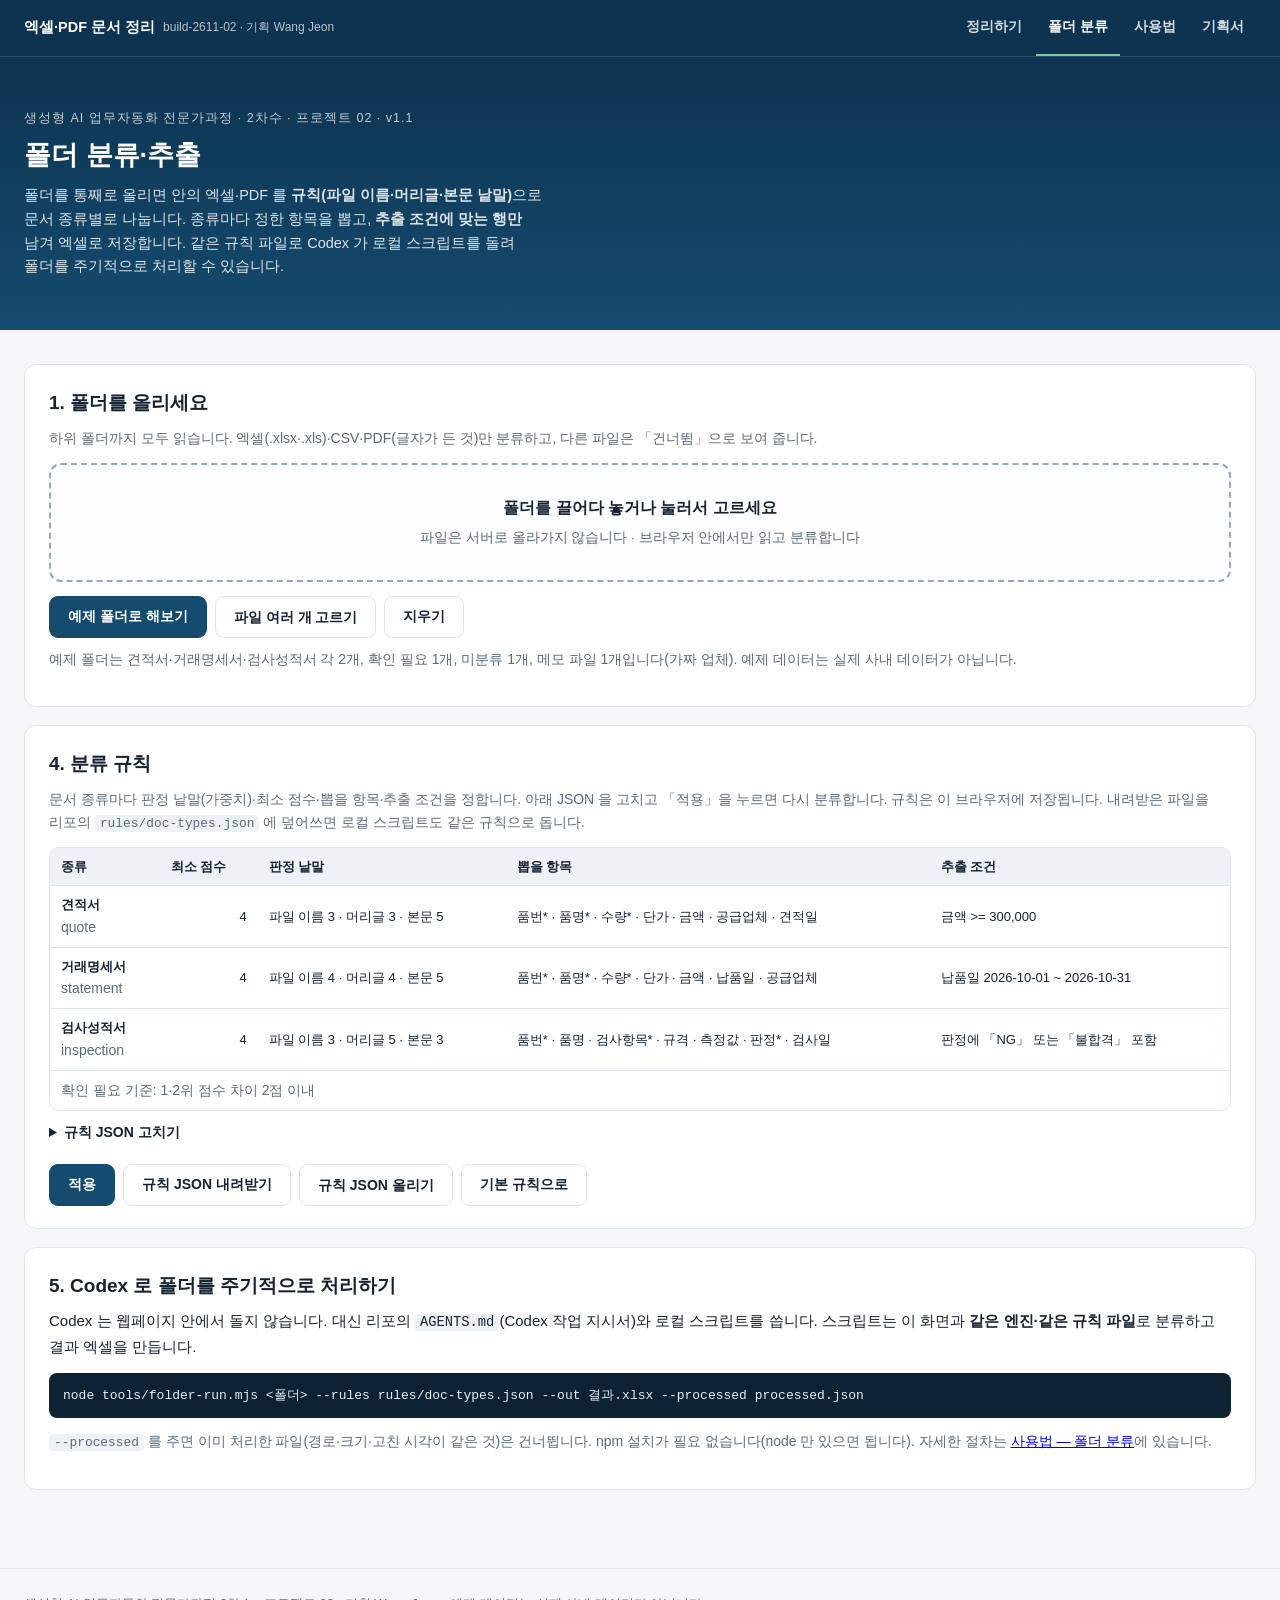
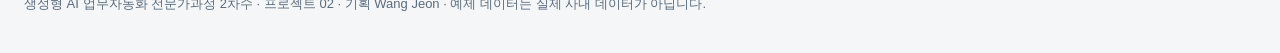
==== folder.html @ 03730f7c "build-2611-02 임시 배포 Co-Authored-By: Claude Opus 5.5 <noreply@anthropic.com>" ====
<!DOCTYPE html>
<html lang="ko">
<head>
<meta charset="UTF-8">
<meta name="viewport" content="width=device-width, initial-scale=1.0">
<title>폴더 분류·추출 — 엑셀·PDF 문서 정리</title>
<meta name="description" content="폴더를 통째로 올리면 안의 엑셀·PDF 를 규칙(파일 이름·머리글·본문 낱말)으로 문서 종류별로 나누고, 종류마다 정한 조건의 데이터를 뽑아 엑셀로 저장합니다. Codex 용 로컬 스크립트와 같은 규칙 파일을 씁니다.">
<link rel="icon" href="favicon.svg" type="image/svg+xml">
<link rel="canonical" href="https://build-2611-02.jobability.co.kr/folder.html">
<meta name="robots" content="index,follow">
<meta property="og:type" content="website">
<meta property="og:site_name" content="생성형 AI 업무자동화 전문가과정 · 2차수">
<meta property="og:url" content="https://build-2611-02.jobability.co.kr/folder.html">
<meta property="og:title" content="폴더 분류·추출 — 생성형 AI 업무자동화 전문가과정 2차수">
<meta property="og:description" content="폴더 안 엑셀·PDF 를 문서 종류별로 나누고, 조건에 맞는 데이터만 뽑아 엑셀로.">
<meta property="og:image" content="https://build-2611-02.jobability.co.kr/og-index.png">
<meta property="og:image:width" content="1200">
<meta property="og:image:height" content="630">
<meta property="og:locale" content="ko_KR">
<meta name="twitter:card" content="summary_large_image">
<link rel="stylesheet" href="css/style.css">
<link rel="stylesheet" href="css/app.css">
</head>
<body>

<nav class="topnav" aria-label="주요 메뉴">
  <div class="topnav-inner">
    <a class="topnav-brand" href="index.html">엑셀·PDF 문서 정리 <small>build-2611-02 · 기획 Wang Jeon</small></a>
    <ul class="topnav-links">
      <li><a href="index.html">정리하기</a></li>
      <li><a href="folder.html" class="active" aria-current="page">폴더 분류</a></li>
      <li><a href="guide.html">사용법</a></li>
      <li><a href="plan.html">기획서</a></li>
    </ul>
  </div>
</nav>

<header class="hero"><div class="wrap">
  <div class="eyebrow">생성형 AI 업무자동화 전문가과정 · 2차수 · 프로젝트 02 · v1.1</div>
  <h1>폴더 분류·추출</h1>
  <p>폴더를 통째로 올리면 안의 엑셀·PDF 를 <b>규칙(파일 이름·머리글·본문 낱말)</b>으로 문서 종류별로 나눕니다.
     종류마다 정한 항목을 뽑고, <b>추출 조건에 맞는 행만</b> 남겨 엑셀로 저장합니다.
     같은 규칙 파일로 Codex 가 로컬 스크립트를 돌려 폴더를 주기적으로 처리할 수 있습니다.</p>
</div></header>

<main><div class="wrap">

<section id="s-folder" class="card">
  <h2 style="margin-top:0">1. 폴더를 올리세요</h2>
  <p class="sub">하위 폴더까지 모두 읽습니다. 엑셀(.xlsx·.xls)·CSV·PDF(글자가 든 것)만 분류하고, 다른 파일은 「건너뜀」으로 보여 줍니다.</p>
  <label class="drop" id="fc-drop">
    <input type="file" id="fc-folder" webkitdirectory directory multiple>
    <b>폴더를 끌어다 놓거나 눌러서 고르세요</b>
    <span>파일은 서버로 올라가지 않습니다 · 브라우저 안에서만 읽고 분류합니다</span>
  </label>
  <div class="btnrow">
    <button class="btn primary" id="btn-fc-sample">예제 폴더로 해보기</button>
    <label class="btn" for="fc-files">파일 여러 개 고르기</label>
    <input type="file" id="fc-files" accept=".xlsx,.xls,.xlsm,.csv,.pdf" multiple>
    <button class="btn" id="btn-fc-clear">지우기</button>
  </div>
  <p class="sub" style="margin-top:10px">예제 폴더는 견적서·거래명세서·검사성적서 각 2개, 확인 필요 1개, 미분류 1개, 메모 파일 1개입니다(가짜 업체). 예제 데이터는 실제 사내 데이터가 아닙니다.</p>
  <div id="fc-status"></div>
</section>

<section id="s-groups" class="card" hidden>
  <h2 style="margin-top:0">2. 분류 결과</h2>
  <p class="sub">점수는 규칙 파일의 낱말이 파일 이름·머리글·본문에 있을 때마다 그 가중치를 더한 값입니다. 근거를 보고 틀리면 종류를 고르세요.
     최소 점수에 못 미치면 「미분류」, 1·2위 점수 차이가 기준 이내면 「확인 필요」입니다. 둘 다 사람이 고르기 전에는 뽑지 않습니다.</p>
  <div id="fc-stats"></div>
  <div id="fc-groups"></div>
</section>

<section id="s-extract" class="card" hidden>
  <h2 style="margin-top:0">3. 종류별 추출 결과</h2>
  <p class="sub">칸의 작은 표시는 값이 어디서 왔는지입니다 — 표시가 없는 값은 문서에 적힌 그대로입니다. 추출 조건에 맞지 않은 행은 사유와 함께 「뺀 행」에 남깁니다.</p>
  <div id="fc-extract"></div>
  <div class="btnrow">
    <button class="btn green" id="btn-fc-xlsx">엑셀로 내려받기(종류별 시트 + 분류표)</button>
  </div>
</section>

<section id="s-fc-rules" class="card">
  <h2 style="margin-top:0">4. 분류 규칙</h2>
  <p class="sub">문서 종류마다 판정 낱말(가중치)·최소 점수·뽑을 항목·추출 조건을 정합니다. 아래 JSON 을 고치고 「적용」을 누르면 다시 분류합니다.
     규칙은 이 브라우저에 저장됩니다. 내려받은 파일을 리포의 <code>rules/doc-types.json</code> 에 덮어쓰면 로컬 스크립트도 같은 규칙으로 돕니다.</p>
  <div class="tablewrap"><table>
    <thead><tr><th>종류</th><th>최소 점수</th><th>판정 낱말</th><th>뽑을 항목</th><th>추출 조건</th></tr></thead>
    <tbody id="fc-rules-sum"></tbody>
  </table></div>
  <details>
    <summary>규칙 JSON 고치기</summary>
    <textarea id="fc-rules-json" class="rules-json" rows="18" spellcheck="false" aria-label="분류 규칙 JSON"></textarea>
  </details>
  <div class="btnrow">
    <button class="btn primary" id="btn-fc-rules-apply">적용</button>
    <button class="btn" id="btn-fc-rules-dl">규칙 JSON 내려받기</button>
    <label class="btn" for="fc-rules-up">규칙 JSON 올리기</label>
    <input type="file" id="fc-rules-up" accept=".json,application/json">
    <button class="btn" id="btn-fc-rules-reset">기본 규칙으로</button>
  </div>
  <div id="fc-rules-status"></div>
</section>

<section id="s-codex" class="card">
  <h2 style="margin-top:0">5. Codex 로 폴더를 주기적으로 처리하기</h2>
  <p>Codex 는 웹페이지 안에서 돌지 않습니다. 대신 리포의 <code>AGENTS.md</code>(Codex 작업 지시서)와 로컬 스크립트를 씁니다.
     스크립트는 이 화면과 <b>같은 엔진·같은 규칙 파일</b>로 분류하고 결과 엑셀을 만듭니다.</p>
  <pre class="cmd">node tools/folder-run.mjs &lt;폴더&gt; --rules rules/doc-types.json --out 결과.xlsx --processed processed.json</pre>
  <p class="sub"><code>--processed</code> 를 주면 이미 처리한 파일(경로·크기·고친 시각이 같은 것)은 건너뜁니다. npm 설치가 필요 없습니다(node 만 있으면 됩니다).
     자세한 절차는 <a href="guide.html#folder">사용법 — 폴더 분류</a>에 있습니다.</p>
</section>

</div></main>

<footer><div class="wrap">
  생성형 AI 업무자동화 전문가과정 2차수 · 프로젝트 02 · 기획 Wang Jeon ·
  예제 데이터는 실제 사내 데이터가 아닙니다.
</div></footer>

<script src="lib/xlsx.full.min.js"></script>
<script src="js/engine.js"></script>
<script src="js/classify.js"></script>
<script src="js/folder.js"></script>
</body>
</html>
---- css/style.css ----
:root{
  --bg:#f4f6f8; --card:#fff; --ink:#152232; --sub:#5b6b7b; --line:#dde4ea;
  --brand:#154b6e; --brand-deep:#0d3350; --accent:#0b6e99;
  --ok:#0a6045; --warn:#7a4f00; --danger:#c8341f;
  --wrap:1320px; --pad:24px;
}
@media (max-width:640px){ :root{ --pad:16px; } }
*{box-sizing:border-box; margin:0; padding:0;}
html,body{background:var(--bg); color:var(--ink);
  font-family:"Pretendard","Apple SD Gothic Neo","Malgun Gothic",sans-serif;}
body{font-size:15px; line-height:1.65; word-break:keep-all; overflow-wrap:break-word;}

/* 상단 바는 고정 — 표를 아래로 훑는 동안에도 조작부가 보여야 한다.
   sticky 가 아니라 fixed 다: 조상에 overflow 가 걸리면 sticky 는 조용히 죽는다. */
.topnav{position:fixed; top:0; left:0; right:0; z-index:40;
  background:var(--brand-deep); border-bottom:1px solid rgba(255,255,255,.12);}
.topnav-inner{display:flex; align-items:center; justify-content:space-between;
  gap:20px; max-width:var(--wrap); margin:0 auto; padding:0 var(--pad); min-height:56px;}
.topnav-brand{display:flex; align-items:center; min-height:56px; color:#fff;
  font-weight:750; font-size:14.5px; text-decoration:none; white-space:nowrap;}
.topnav-brand small{font-weight:400; opacity:.7; font-size:12px; margin-left:8px;}
.topnav-links{display:flex; align-items:center; gap:2px; list-style:none; margin:0; padding:0;
  overflow-x:auto; scrollbar-width:none;}
.topnav-links::-webkit-scrollbar{display:none;}
.topnav-links a{display:flex; align-items:center; min-height:56px; padding:0 12px;
  color:rgba(255,255,255,.82); text-decoration:none; font-size:13.5px; font-weight:600;
  white-space:nowrap; border-bottom:2px solid transparent;}
.topnav-links a:hover{color:#fff;}
.topnav-links a.active{color:#fff; border-bottom-color:#7ec8a0;}
@media (max-width:860px){
  .topnav-inner{gap:10px; padding:0 14px; min-height:52px;}
  .topnav-brand{min-height:52px; font-size:13.5px;} .topnav-brand small{display:none;}
  .topnav-links a{min-height:52px; padding:0 9px; font-size:13px;}
}

.hero{background:linear-gradient(180deg,var(--brand-deep),var(--brand)); color:#fff;
  padding:52px 0 38px; margin-top:56px;}
@media (max-width:860px){ .hero{margin-top:52px; padding:38px 0 28px;} }
.hero .eyebrow{font-size:12.5px; letter-spacing:.08em; opacity:.75; margin-bottom:9px;}
.hero h1{font-size:27px; line-height:1.3; font-weight:750; margin-bottom:11px;}
.hero p{max-width:66ch; color:rgba(255,255,255,.86); font-size:14.5px;}
main{padding:34px 0 60px;}
.wrap{max-width:var(--wrap); margin:0 auto; padding:0 var(--pad);}

h2{font-size:19px; font-weight:700; margin:32px 0 8px;}
main > .wrap > :first-child{margin-top:0;}
p{margin:0 0 13px;} .sub{color:var(--sub); font-size:14px;}
code{font-family:ui-monospace,SFMono-Regular,Menlo,monospace; font-size:.92em;
  background:#eef2f6; border-radius:4px; padding:1px 5px;}

.card{background:var(--card); border:1px solid var(--line); border-radius:12px;
  padding:22px 24px; margin-bottom:18px;}
.drop{display:block; border:2px dashed #93a7bd; border-radius:12px; background:#fbfdff;
  padding:30px 20px; text-align:center; cursor:pointer; transition:border-color .15s,background .15s;}
.drop:hover,.drop.over{border-color:var(--accent); background:#f0f8fc;}
.drop b{display:block; font-size:15.5px; margin-bottom:5px;}
.drop span{color:var(--sub); font-size:13.5px;}
input[type=file]{display:none;}

.btn{display:inline-flex; align-items:center; justify-content:center; gap:6px;
  min-height:42px; padding:0 18px; border-radius:9px; border:1px solid var(--line);
  background:#fff; color:var(--ink); font-size:14px; font-weight:650; cursor:pointer;}
.btn:hover{border-color:#9fb2c4;}
.btn.primary{background:var(--brand); border-color:var(--brand); color:#fff;}
.btn.primary:hover{background:var(--brand-deep);}
.btn.green{background:var(--ok); border-color:var(--ok); color:#fff;}
.btn:disabled{opacity:.45; cursor:not-allowed;}
.btnrow{display:flex; flex-wrap:wrap; gap:8px; margin-top:14px;}

.note{border-left:4px solid var(--accent); background:#eef6fa; color:#0b3a4f;
  padding:13px 15px; border-radius:8px; font-size:14px; margin:14px 0;}
.warn{border-left:4px solid var(--danger); background:#fdeae7; color:#7a1a0c;
  padding:13px 15px; border-radius:8px; font-size:14px; margin:14px 0;}
.ok{border-left:4px solid var(--ok); background:#e9f6f0; color:#08422a;
  padding:13px 15px; border-radius:8px; font-size:14px; margin:14px 0;}

.tablewrap{overflow-x:auto; border:1px solid var(--line); border-radius:10px; background:#fff; max-height:70vh;}
table{border-collapse:collapse; width:100%; font-size:13px;}
th,td{border-bottom:1px solid var(--line); padding:8px 11px; text-align:left; white-space:nowrap;}
th{background:#eef2f6; font-weight:700; position:sticky; top:0; z-index:1;}
tr:last-child td{border-bottom:0;}
td.num{text-align:right; font-variant-numeric:tabular-nums;}
td.mono{font-family:ui-monospace,SFMono-Regular,Menlo,monospace;}
tr.flag td{background:#fdf3f1;}
/* 계산으로 채운 값은 문서에 적혀 있던 값과 **신뢰도가 다르다.**
   같은 모양으로 두면 사람이 구분하지 못한 채 그대로 믿게 된다. */
td .calc{display:inline-block; margin-left:5px; font-size:10.5px; font-weight:700;
  color:#0b3a4f; background:#dceaf3; border-radius:4px; padding:1px 5px; vertical-align:middle;}
.rev{color:var(--danger); font-weight:650; white-space:normal; min-width:240px;}

.filelist{margin:13px 0 0; padding:0; list-style:none; font-size:13.5px;}
.filelist li{padding:6px 0; border-bottom:1px solid var(--line); color:var(--sub);
  display:flex; justify-content:space-between; gap:10px;}
.filelist li:last-child{border-bottom:0;}
.stats{display:flex; flex-wrap:wrap; gap:10px; margin:14px 0 0;}
.stat{background:#eef2f6; border-radius:9px; padding:9px 14px; font-size:13.5px;}
.stat b{font-size:17px; display:block; font-variant-numeric:tabular-nums;}
footer{border-top:1px solid var(--line); padding:24px 0 40px; color:var(--sub); font-size:13px;}
---- css/app.css ----
/* 이 앱 전용 — 공통 style.css 뒤에 읽는다 */
h3{font-size:16px; font-weight:700; margin:24px 0 8px;}
.ctrl{display:flex; flex-wrap:wrap; align-items:center; gap:10px 14px; margin:12px 0; font-size:14px;}
.ctrl label{display:inline-flex; align-items:center; gap:6px;}
.ctrl input,.ctrl select,.form input,.form select,table input,table select{font:inherit; font-size:14px; padding:6px 8px; border:1px solid var(--line); border-radius:7px; background:#fff; max-width:100%;}
.ctrl input[type=number]{width:72px;}
.ctrl input[type=text]{min-width:0;}
.legend{display:flex; flex-wrap:wrap; gap:8px 14px; align-items:center; font-size:12.5px; color:var(--sub); margin:8px 0;}

.form{display:grid; grid-template-columns:repeat(auto-fill,minmax(200px,1fr)); gap:10px 12px; align-items:end; margin:12px 0;}
.form label{display:flex; flex-direction:column; gap:4px; font-size:13px; color:var(--sub); min-width:0;}
.form label.wide{grid-column:1/-1;}

/* 목표 열 */
.targets td input[type=text]{width:100%; min-width:120px;}
.targets td .x,.rules .x{border:0; background:none; color:var(--danger); cursor:pointer; font-size:13px; text-decoration:underline;}

/* 읽은 표 목록 */
.tables{list-style:none; display:grid; grid-template-columns:repeat(auto-fill,minmax(250px,1fr)); gap:8px;}
.tables button{width:100%; text-align:left; border:1px solid var(--line); border-radius:10px; background:#fff; padding:10px 12px; cursor:pointer; font:inherit; font-size:13.5px; color:var(--ink);}
.tables button:hover{border-color:var(--accent);}
.tables button.cur{border-color:var(--brand); box-shadow:0 0 0 2px #cfe2ee;}
.tables b{display:block; font-size:14px;}
.tables .meta{display:block; color:var(--sub); font-size:12.5px; margin-top:2px;}
.chip{display:inline-block; font-size:11.5px; font-weight:700; border-radius:20px; padding:1px 8px; margin-top:6px; background:#eef2f6; color:var(--sub);}
.chip.ok{background:#d6ecdf; color:var(--ok);} .chip.off{background:#f0f0f0; color:#888;} .chip.todo{background:#fbe7b5; color:var(--warn);}
.chip.ai{background:#ece4f7; color:#4a2e86;} .chip.hi{background:#d6ecdf; color:var(--ok);} .chip.mid{background:#fbe7b5; color:var(--warn);} .chip.lo{background:#fdeae7; color:#7a1a0c;}
.chip.saved{background:#dceaf3; color:#0b3a4f;}

/* 원본 미리보기 */
.preview{max-height:420px;}
.preview th.rn,.preview td.rn{position:sticky; left:0; background:#eef2f6; color:var(--sub); font-size:11.5px; text-align:right; z-index:2;}
.preview td{max-width:220px; overflow:hidden; text-overflow:ellipsis;}
.preview tr.hd td{background:#dceaf3; font-weight:700;}
.preview tr.skip td{color:#9aa6b2; text-decoration:line-through;}
.preview tr.above td{color:var(--sub); background:#fafbfc;}
.preview td.mf{background:#fff6dc;}
.preview tr.hd td.mf{background:#cfe0ec;}
.mf-chip,.mk{display:inline-block; font-size:10.5px; font-weight:700; border-radius:4px; padding:0 5px; vertical-align:middle;}
.mf-chip{background:#fbe7b5; color:var(--warn);}
.preview td.mf::after{content:'병'; margin-left:5px; font-size:10px; font-weight:700; color:var(--warn);}

/* 짝짓기 표 */
.maptable td{vertical-align:top; white-space:normal;}
.maptable td:first-child{white-space:nowrap; font-weight:700;}
.maptable td:first-child small{display:block; font-weight:400; color:var(--sub);}
.maptable select{min-width:190px;}
.maptable .const{display:block; margin-top:6px; width:100%;}
.maptable .why{font-size:12.5px; color:var(--sub); min-width:160px;}
.maptable .pv{font-size:12.5px; min-width:160px;}
.maptable tr.miss td{background:#fdf3f1;}
.maptable tr.by-ai td{background:#f6f2fb;}

/* 값 출처 표시 — 문서에 적힌 값은 표시 없음, 나머지는 신뢰도가 달라 구분한다 */
.mk.merge{background:#fbe7b5; color:var(--warn);} .mk.conv{background:#dceaf3; color:#0b3a4f;}
.mk.meta{background:#e3efe8; color:var(--ok);} .mk.ctx{background:#e3efe8; color:var(--ok);}
.mk.const{background:#ece4f7; color:#4a2e86;} .mk.calc{background:#f4d9d2; color:#7a1a0c;}
td .mk{margin-left:5px;}
#result-table{max-height:60vh;}

.rules{list-style:none; margin:8px 0 0;}
.rules li{display:flex; flex-wrap:wrap; justify-content:space-between; gap:6px 12px; padding:8px 0; border-bottom:1px solid var(--line); font-size:13.5px;}
.rules li:last-child{border-bottom:0;}
.rules .sub{font-size:12.5px; margin:0;}
.warn ul,.note ul{margin:6px 0 0 18px;}
.issues{max-height:260px; overflow:auto;}
details summary{cursor:pointer; font-weight:650; font-size:14px; margin:10px 0 6px;}

[hidden]{display:none !important;}

/* ===== v1.1 폴더 분류 ===== */
.fc-group{border:1px solid var(--line); border-radius:10px; padding:12px 14px; margin:14px 0;}
.fc-group h3{margin:0 0 8px;}
.fc-group h3 .sub{font-weight:400; font-size:13px; margin-left:6px;}
.fc-group[data-group=check]{border-color:#e7c66b; background:#fffbf0;}
.fc-group[data-group=none]{background:#fafbfc;}
.fc-files{list-style:none;}
.fc-file{display:grid; grid-template-columns:minmax(0,1.3fr) minmax(0,2fr) auto; gap:6px 14px; align-items:start;
  padding:9px 0; border-bottom:1px solid var(--line); font-size:13.5px;}
.fc-file:last-child{border-bottom:0;}
.fc-name{min-width:0;} .fc-name .chip{margin-top:0;}
.fc-dir{display:block; color:var(--sub); font-size:12px;}
.fc-why{min-width:0; font-size:12.5px; color:var(--ink);}
.fc-score{display:inline-block; font-weight:700; background:#eef2f6; border-radius:5px; padding:0 6px; margin-right:4px;}
.fc-pick select{font:inherit; font-size:13px; padding:5px 7px; border:1px solid var(--line); border-radius:7px; background:#fff; max-width:100%;}
@media (max-width:760px){ .fc-file{grid-template-columns:minmax(0,1fr);} }
.fc-ext{margin:18px 0 26px;}
.fc-ext h3{margin:0 0 4px;}
.fc-ext .stats{margin:6px 0 10px;}
.fc-table{max-height:50vh;}
.stat.bad{background:#fdeae7; color:#7a1a0c;}
td.wrapcell{white-space:normal; min-width:180px;}
.rules-json{display:block; width:100%; margin-top:8px; font-family:ui-monospace,SFMono-Regular,Menlo,monospace; font-size:12.5px;
  border:1px solid var(--line); border-radius:8px; padding:10px; background:#fbfcfd; resize:vertical;}
pre.cmd{background:#0d2233; color:#e6f0f7; border-radius:8px; padding:12px 14px; font-size:13px; overflow-x:auto; margin:8px 0 12px;
  white-space:pre-wrap; word-break:break-all;}
.lead-link{margin-top:12px;}
[hidden]{display:none !important;}
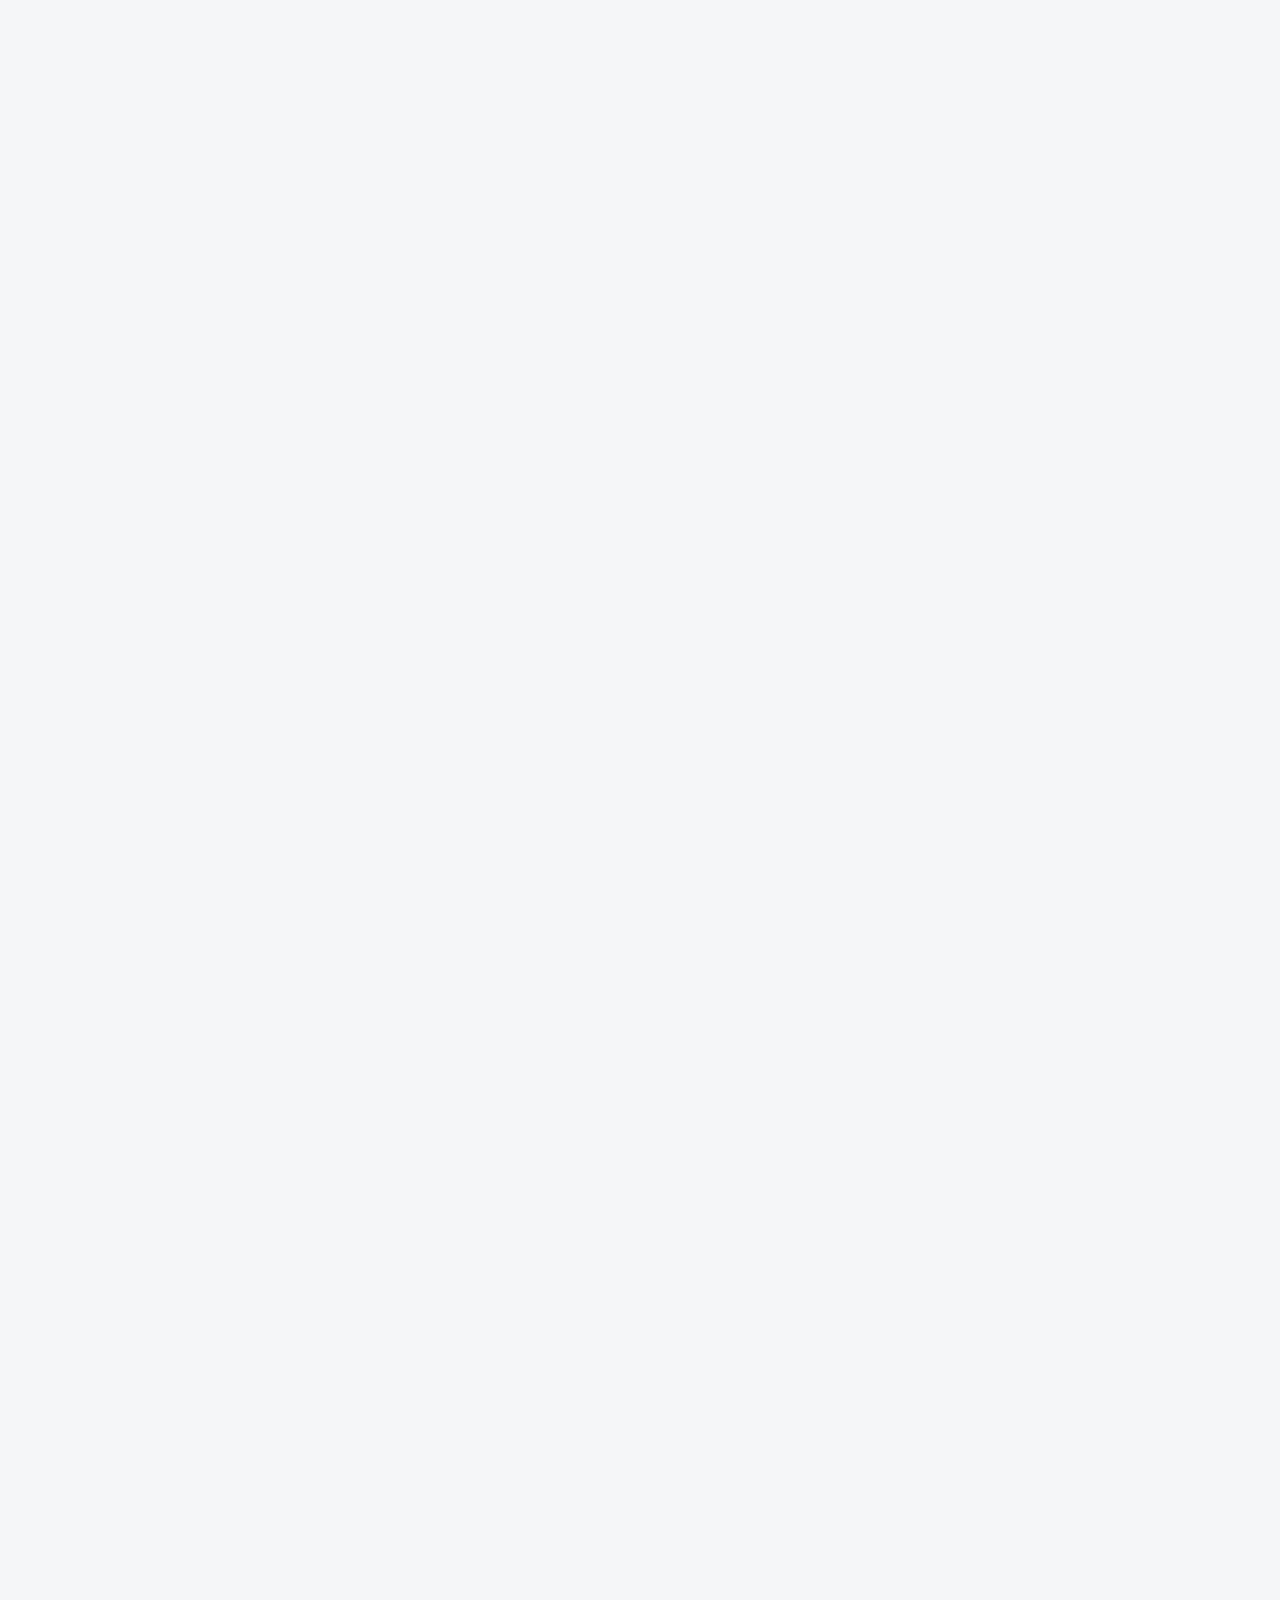
==== commit 400e3c1b: "마무리: 로그인 · 게시판 · 첫 화면(판 2026-11-13.1) · 개발 자료 전체 Co-Authored-By: Claude Fable 5.2 <noreply@anthropic" ====
--- a/folder.html
+++ b/folder.html
@@ -6,20 +6,26 @@
 <title>폴더 분류·추출 — 엑셀·PDF 문서 정리</title>
 <meta name="description" content="폴더를 통째로 올리면 안의 엑셀·PDF 를 규칙(파일 이름·머리글·본문 낱말)으로 문서 종류별로 나누고, 종류마다 정한 조건의 데이터를 뽑아 엑셀로 저장합니다. Codex 용 로컬 스크립트와 같은 규칙 파일을 씁니다.">
 <link rel="icon" href="favicon.svg" type="image/svg+xml">
-<link rel="canonical" href="https://build-2611-02.jobability.co.kr/folder.html">
+<link rel="canonical" href="https://aebonlee.github.io/build-2611-02/folder.html">
 <meta name="robots" content="index,follow">
 <meta property="og:type" content="website">
 <meta property="og:site_name" content="생성형 AI 업무자동화 전문가과정 · 2차수">
-<meta property="og:url" content="https://build-2611-02.jobability.co.kr/folder.html">
+<meta property="og:url" content="https://aebonlee.github.io/build-2611-02/folder.html">
 <meta property="og:title" content="폴더 분류·추출 — 생성형 AI 업무자동화 전문가과정 2차수">
 <meta property="og:description" content="폴더 안 엑셀·PDF 를 문서 종류별로 나누고, 조건에 맞는 데이터만 뽑아 엑셀로.">
-<meta property="og:image" content="https://build-2611-02.jobability.co.kr/og-index.png">
+<meta property="og:image" content="https://aebonlee.github.io/build-2611-02/og-index.png">
 <meta property="og:image:width" content="1200">
 <meta property="og:image:height" content="630">
 <meta property="og:locale" content="ko_KR">
 <meta name="twitter:card" content="summary_large_image">
 <link rel="stylesheet" href="css/style.css">
 <link rel="stylesheet" href="css/app.css">
+<!-- auth-kit: 로그인 전에는 도구 화면을 감춘다(js/auth.js 가 판정 뒤 푼다) -->
+<script>document.documentElement.classList.add('auth-lock')</script>
+<link rel="stylesheet" href="css/auth.css?v=2026-11-13.1">
+<link rel="stylesheet" href="css/board.css?v=2026-11-13.1">
+<link rel="stylesheet" href="css/kit-build.css?v=2026-11-13.1">
+<!-- /auth-kit -->
 </head>
 <body>
 
@@ -122,5 +128,12 @@
 <script src="js/engine.js"></script>
 <script src="js/classify.js"></script>
 <script src="js/folder.js"></script>
+<!-- auth-kit: 로그인 · 사용 신청 · 승인 · 게시판(키트 정본 data10-00/kit/auth, 적용 build-2611-00/tools/kit) -->
+<script src="vendor/supabase.js?v=2026-11-13.1"></script>
+<script src="js/auth-config.js?v=2026-11-13.1"></script>
+<script src="js/kit-build.js?v=2026-11-13.1"></script>
+<script src="js/board.js?v=2026-11-13.1"></script>
+<script src="js/auth.js?v=2026-11-13.1"></script>
+<!-- /auth-kit -->
 </body>
 </html>
--- a/css/auth.css
+++ b/css/auth.css
@@ -0,0 +1,571 @@
+/* data10 로그인 키트 — 정본: data10-00/kit/auth/css/auth.css (사본을 직접 고치지 말 것)
+   로그인 전 대문 · 사용 신청 · 승인 대기 · 구성원 관리 창. 클래스는 모두 ag- / auth- 로 시작해 도구 화면과 섞이지 않는다. */
+:root {
+  --ag-ink: #172334; --ag-sub: #55657a; --ag-line: #d6dee8; --ag-bg: #f3f6f9;
+  --ag-navy: #13274b; --ag-navy-2: #0c1b36; --ag-brand: #1f5fa8; --ag-brand-d: #174a84;
+  --ag-ok: #1b6e3a; --ag-ok-bg: #e5f3ea; --ag-err: #b3261e; --ag-err-bg: #fdecea; --ag-warn: #7a5200; --ag-warn-bg: #fff4d6;
+  --ag-accent: #a9c2e2;
+  --ag-pad: 20px;
+}
+@media (min-width: 640px) { :root { --ag-pad: 28px; } }
+@media (min-width: 1024px) { :root { --ag-pad: 40px; } }
+
+/* 로그인 전에는 도구 화면을 감춘다(자리는 그대로 — 그래프 폭 계산이 흔들리지 않게 visibility) */
+html.auth-lock body > *:not(#authGate) { visibility: hidden; }
+html.auth-lock body { overflow: hidden; }
+
+.ag {
+  position: fixed; inset: 0; z-index: 2000; overflow-y: auto; -webkit-overflow-scrolling: touch;
+  background: var(--ag-bg); color: var(--ag-ink);
+  font: 16px/1.65 Pretendard, 'Apple SD Gothic Neo', 'Malgun Gothic', 'Noto Sans KR', sans-serif;
+  word-break: keep-all; overflow-wrap: break-word;
+}
+.ag[hidden] { display: none; }
+.ag *, .ag *::before, .ag *::after, .ag-modal * { box-sizing: border-box; }
+
+.ag-wrap {
+  max-width: calc(1180px + 2 * var(--ag-pad)); margin: 0 auto; padding: 0 var(--ag-pad);
+  display: grid; grid-template-columns: minmax(0, 1fr); gap: 0;
+}
+.ag-hero {
+  background: linear-gradient(160deg, var(--ag-navy) 0%, var(--ag-navy-2) 100%); color: #fff;
+  margin: 0 calc(-1 * var(--ag-pad)); padding: 36px var(--ag-pad) 32px;
+}
+.ag-side { padding: 24px 0 8px; }
+@media (min-width: 960px) {
+  .ag { background: linear-gradient(90deg, var(--ag-navy-2) 0, var(--ag-navy-2) 50%, var(--ag-bg) 50%); }
+  .ag-wrap { grid-template-columns: minmax(0, 1fr) minmax(0, 1fr); min-height: calc(100vh - 48px); align-items: center; }
+  .ag-hero { margin: 0; padding: 56px 48px 56px 0; background: none; min-height: 100%; display: flex; flex-direction: column; justify-content: center; }
+  .ag-side { padding: 56px 0 56px 48px; }
+}
+.ag-eyebrow { margin: 0 0 10px; font-size: 13.5px; letter-spacing: .02em; color: var(--ag-accent); }
+.ag-hero h1 { margin: 0 0 14px; font-size: clamp(26px, 3.6vw, 38px); line-height: 1.3; color: #fff; font-weight: 800; }
+.ag-lead { margin: 0 0 24px; color: #d7e3f2; font-size: 16.5px; max-width: 640px; }
+.ag-feats { list-style: none; margin: 0 0 24px; padding: 0; display: grid; grid-template-columns: minmax(0, 1fr); gap: 10px; }
+@media (min-width: 640px) { .ag-feats { grid-template-columns: repeat(2, minmax(0, 1fr)); } }
+.ag-feats li { border: 1px solid rgba(255, 255, 255, .14); border-radius: 12px; padding: 14px 16px; background: rgba(255, 255, 255, .05); }
+.ag-feats b { display: block; color: #fff; font-size: 15.5px; margin-bottom: 4px; }
+.ag-feats span { display: block; color: #c4d3e6; font-size: 14px; line-height: 1.55; }
+.ag-flow-t { margin: 0 0 8px; font-size: 13.5px; color: #a9c2e2; }
+.ag-flow ol { list-style: none; margin: 0; padding: 0; display: flex; flex-wrap: wrap; gap: 8px; }
+.ag-flow li { display: inline-flex; align-items: center; gap: 8px; padding: 6px 12px 6px 6px; border-radius: 999px; background: rgba(255, 255, 255, .08); color: #e6eef8; font-size: 14px; }
+.ag-n { display: inline-grid; place-items: center; width: 24px; height: 24px; border-radius: 50%; background: #fff; color: var(--ag-navy); font-weight: 700; font-size: 13px; }
+
+.ag-card { background: #fff; border: 1px solid var(--ag-line); border-radius: 16px; padding: 26px 24px; box-shadow: 0 10px 30px rgba(15, 30, 55, .08); max-width: 460px; margin: 0 auto; }
+.ag-card h2 { margin: 6px 0 8px; font-size: 21px; color: var(--ag-ink); }
+.ag-card p { margin: 0 0 12px; }
+.ag-sub { color: var(--ag-sub); font-size: 14.5px; }
+.ag-tabs { display: flex; gap: 4px; padding: 4px; background: #eef2f6; border-radius: 10px; margin: 0 0 18px; }
+.ag-tabs button { flex: 1; border: 0; background: transparent; padding: 9px 10px; border-radius: 8px; font: inherit; font-weight: 600; color: var(--ag-sub); cursor: pointer; }
+.ag-tabs button[aria-selected="true"] { background: #fff; color: var(--ag-ink); box-shadow: 0 1px 3px rgba(0, 0, 0, .1); }
+.ag-form { display: grid; gap: 12px; }
+.ag-form label { display: grid; gap: 5px; font-size: 14px; font-weight: 600; color: var(--ag-ink); }
+.ag-form small { font-weight: 400; color: var(--ag-sub); }
+.ag-form input { font: inherit; font-size: 16px; font-weight: 400; padding: 10px 12px; border: 1px solid var(--ag-line); border-radius: 9px; background: #fff; color: var(--ag-ink); width: 100%; }
+.ag-form input::placeholder { color: #8a97a8; font-weight: 400; }
+.ag-form input:focus { outline: 2px solid var(--ag-brand); outline-offset: 1px; border-color: var(--ag-brand); }
+.ag-btn { font: inherit; font-weight: 700; display: inline-flex; align-items: center; justify-content: center; gap: 6px; min-height: 44px; padding: 8px 16px;
+  border-radius: 10px; border: 1px solid var(--ag-line); background: #fff; color: var(--ag-ink); cursor: pointer; width: 100%; }
+.ag-btn:hover { border-color: var(--ag-brand); }
+.ag-btn:disabled { opacity: .6; cursor: progress; }
+.ag-primary { background: var(--ag-brand); border-color: var(--ag-brand); color: #fff; }
+.ag-primary:hover { background: var(--ag-brand-d); }
+.ag-kakao { background: #fee500; border-color: #fee500; color: #191600; }
+.ag-or { display: flex; align-items: center; gap: 10px; color: var(--ag-sub); font-size: 13px; margin: 14px 0; }
+.ag-or::before, .ag-or::after { content: ''; flex: 1; height: 1px; background: var(--ag-line); }
+.ag-hint { margin: 14px 0 0 !important; color: var(--ag-sub); font-size: 13.5px; }
+.ag-msg { margin: 12px 0 0 !important; font-size: 14px; min-height: 1em; color: var(--ag-sub); }
+.ag-msg:empty { display: none; }
+.ag-msg.is-err { color: var(--ag-err); background: var(--ag-err-bg); padding: 8px 12px; border-radius: 8px; }
+.ag-msg.is-ok { color: var(--ag-ok); background: var(--ag-ok-bg); padding: 8px 12px; border-radius: 8px; }
+.ag-link { border: 0; background: none; color: var(--ag-sub); text-decoration: underline; font: inherit; font-size: 14px; cursor: pointer; margin-top: 14px; padding: 6px 0; }
+.ag-badge { display: inline-block; padding: 3px 10px; border-radius: 999px; background: var(--ag-warn-bg); color: var(--ag-warn); font-size: 13px; font-weight: 700; }
+.ag-badge.is-off { background: var(--ag-err-bg); color: var(--ag-err); }
+.ag-claim { margin-top: 16px; padding: 14px; border: 1px dashed var(--ag-line); border-radius: 10px; font-size: 14px; color: var(--ag-sub); }
+.ag-foot { text-align: center; color: var(--ag-sub); font-size: 13px; margin: 0; padding: 14px var(--ag-pad) 22px; }
+@media (min-width: 960px) { .ag-foot { color: #8fa3bd; text-align: left; max-width: calc(1180px + 2 * var(--ag-pad)); margin: 0 auto; } }
+
+/* 상단 바 계정 칩 */
+.auth-chip { display: flex; align-items: center; gap: 6px; margin-left: auto; flex-wrap: nowrap; font-size: 13.5px; }
+.auth-chip.is-float { position: fixed; top: 10px; right: 10px; z-index: 1500; background: #fff; border: 1px solid var(--ag-line); border-radius: 999px; padding: 4px 6px 4px 12px; }
+.auth-chip-name { max-width: 9em; overflow: hidden; text-overflow: ellipsis; white-space: nowrap; font-weight: 600; }
+.auth-chip-btn { font: inherit; font-size: 13px; border: 1px solid var(--ag-line); background: #fff; color: var(--ag-ink); border-radius: 8px; padding: 5px 10px; cursor: pointer; white-space: nowrap; display: inline-flex; align-items: center; gap: 4px; }
+.auth-chip-btn:hover { border-color: var(--ag-brand); color: var(--ag-brand); }
+.auth-chip-n { display: inline-grid; place-items: center; min-width: 18px; height: 18px; padding: 0 5px; border-radius: 9px; background: var(--ag-err); color: #fff; font-size: 11.5px; font-weight: 700; }
+.auth-chip-n[hidden] { display: none; }
+@media (max-width: 639px) { .auth-chip-name { display: none; } }
+
+/* 구성원 관리 창 */
+.ag-modal { position: fixed; inset: 0; z-index: 2100; background: rgba(10, 20, 35, .5); display: flex; align-items: flex-start; justify-content: center; padding: 24px 12px; overflow-y: auto;
+  font: 15px/1.6 Pretendard, 'Apple SD Gothic Neo', 'Malgun Gothic', sans-serif; color: var(--ag-ink); word-break: keep-all; overflow-wrap: break-word; }
+.ag-modal[hidden] { display: none; }
+.ag-panel { background: #fff; border-radius: 14px; width: 100%; max-width: 980px; padding: 20px 22px 24px; }
+.ag-panel-h { display: flex; align-items: center; justify-content: space-between; gap: 12px; }
+.ag-panel-h h2 { margin: 0; font-size: 20px; }
+.ag-x { border: 0; background: none; font-size: 26px; line-height: 1; cursor: pointer; color: var(--ag-sub); padding: 4px 8px; }
+.ag-panel .ag-tabs { max-width: 320px; margin: 12px 0; }
+.ag-tablewrap { overflow-x: auto; }
+.ag-table { width: 100%; border-collapse: collapse; font-size: 14.5px; }
+.ag-table th, .ag-table td { text-align: left; vertical-align: top; padding: 10px 8px; border-bottom: 1px solid var(--ag-line); }
+.ag-table th { background: #f1f4f8; font-size: 13.5px; white-space: nowrap; }
+.ag-table small { color: var(--ag-sub); }
+.ag-acts { display: flex; flex-wrap: wrap; gap: 6px; min-width: 150px; }
+.ag-btn.ag-sm { width: auto; min-height: 34px; padding: 4px 10px; font-size: 13.5px; }
+.ag-st { display: inline-block; padding: 1px 8px; border-radius: 999px; font-size: 12.5px; font-weight: 700; background: #eef2f6; color: var(--ag-sub); }
+.ag-st.is-pending { background: var(--ag-warn-bg); color: var(--ag-warn); }
+.ag-st.is-active { background: var(--ag-ok-bg); color: var(--ag-ok); }
+.ag-st.is-disabled { background: var(--ag-err-bg); color: var(--ag-err); }
+.ag-st.is-admin { background: #e6eef9; color: var(--ag-brand-d); }
+/* 밝은 테마(plan.json landing.theme = "light") — 바탕은 --ag-bg, 글자는 --ag-ink, 강조는 --ag-accent */
+.ag-light, .ag-light .ag-hero { background: var(--ag-bg); }
+@media (min-width: 960px) { .ag.ag-light { background: var(--ag-bg); } }
+.ag-light .ag-hero { color: var(--ag-ink); }
+.ag-light .ag-hero h1 { color: var(--ag-navy); font-size: clamp(30px, 4.2vw, 46px); line-height: 1.25; }
+.ag-light .ag-eyebrow { font-size: 16px; font-weight: 700; }
+.ag-light .ag-lead { color: var(--ag-sub); font-size: 17px; }
+.ag-light .ag-feats li { background: #fff; border-color: var(--ag-line); }
+.ag-light .ag-feats b { color: var(--ag-ink); }
+.ag-light .ag-feats span { color: var(--ag-sub); }
+.ag-light .ag-flow-t { color: var(--ag-sub); }
+.ag-light .ag-flow li { background: #fff; color: var(--ag-ink); border: 1px solid var(--ag-line); }
+.ag-light .ag-n { background: var(--ag-navy); color: #fff; }
+.ag-light .ag-primary { background: var(--ag-navy); border-color: var(--ag-navy); }
+.ag-light .ag-primary:hover { background: var(--ag-navy-2); }
+@media (min-width: 960px) { .ag-light .ag-foot { color: var(--ag-sub); } }
+/* 대문 그림(SVG) — 현장 데이터 → 관리도. 색은 currentColor 하나로(테마마다 .ag-art color 만 바꾼다) */
+.ag-hero { position: relative; overflow: hidden; }
+.ag-hero > :not(.ag-art) { position: relative; z-index: 1; }
+.ag-art { position: absolute; z-index: 0; pointer-events: none; color: #7fa6d6; opacity: .3;
+  right: -40px; top: 8px; width: min(560px, 78%); height: auto; }
+.ag-par { transition: transform .6s cubic-bezier(.2, .7, .2, 1); }
+.ag-line { fill: none; stroke: currentColor; stroke-width: 2.5; stroke-linecap: round; }
+.ag-ucl { stroke: currentColor; stroke-width: 1; stroke-dasharray: 5 6; opacity: .55; }
+.ag-lbl { fill: currentColor; font-size: 12px; opacity: .7; font-family: inherit; }
+.ag-pt { fill: var(--ag-navy-2); stroke: currentColor; stroke-width: 2; }
+.ag-ring { fill: none; stroke: currentColor; stroke-width: 2; transform-box: fill-box; transform-origin: center; opacity: 0; }
+@media (max-width: 639px) { .ag-art { width: 92%; right: -24px; top: 0; opacity: .28; } .ag-lbl { display: none; } }
+/* 데스크톱: 왼쪽 칸 맨 아래 띠(내용과 겹치지 않게 그만큼 아래 여백을 둔다) */
+@media (min-width: 960px) {
+  .ag-hero { padding-bottom: 210px; }
+  .ag-art { top: auto; bottom: 34px; left: 0; right: 32px; width: auto; max-width: 600px; opacity: .55; }
+}
+.ag-light .ag-art { color: var(--ag-navy); opacity: .26; }
+.ag-light .ag-pt { fill: var(--ag-bg); }
+
+/* 「이렇게 씁니다」 단계 — 차례로 밝아진다(그림의 점과 함께) */
+.ag-flow li { transition: background-color .35s, box-shadow .35s, color .35s; }
+.ag-flow li.is-on { background: rgba(255, 255, 255, .18); box-shadow: inset 0 0 0 1px rgba(255, 255, 255, .45); color: #fff; }
+.ag-light .ag-flow li.is-on { background: #fff; box-shadow: inset 0 0 0 1.5px var(--ag-navy); color: var(--ag-navy); }
+
+/* 효과 — .ag-fx 는 JS 가 처음 한 번만 붙인다(모션 최소화면 붙이지 않음). 효과가 없어도 모든 내용은 보인다. */
+@keyframes agDraw { to { stroke-dashoffset: 0; } }
+@keyframes agFade { from { opacity: 0; } }
+@keyframes agUp { from { opacity: 0; transform: translateY(12px); } }
+@keyframes agPop { from { opacity: 0; transform: scale(.4); } }
+@keyframes agPulse { 0% { opacity: .85; transform: scale(.6); } 100% { opacity: 0; transform: scale(2.2); } }
+.ag-fx .ag-line { stroke-dasharray: 1; stroke-dashoffset: 1; animation: agDraw 1.8s cubic-bezier(.4, 0, .2, 1) .2s forwards; }
+.ag-fx .ag-area { animation: agFade 1.2s ease 1s both; }
+.ag-fx .ag-pt { transform-box: fill-box; transform-origin: center; animation: agPop .45s cubic-bezier(.2, .9, .3, 1.4) var(--d, 1s) both; }
+.ag-fx .ag-eyebrow, .ag-fx .ag-hero h1, .ag-fx .ag-lead { animation: agUp .6s ease both; }
+.ag-fx .ag-hero h1 { animation-delay: .08s; } .ag-fx .ag-lead { animation-delay: .16s; }
+.ag-fx .ag-feats li { animation: agUp .55s ease both; }
+.ag-fx .ag-feats li:nth-child(1) { animation-delay: .28s; } .ag-fx .ag-feats li:nth-child(2) { animation-delay: .36s; }
+.ag-fx .ag-feats li:nth-child(3) { animation-delay: .44s; } .ag-fx .ag-feats li:nth-child(4) { animation-delay: .52s; }
+.ag-fx .ag-flow { animation: agUp .55s ease .62s both; }
+.ag-fx .ag-card { animation: agUp .6s ease .18s both; }
+.ag-ring { animation: agPulse 2.4s ease-out infinite; }
+.ag-feats li { transition: border-color .25s, background-color .25s; }
+.ag-feats li:hover { border-color: rgba(255, 255, 255, .32); background: rgba(255, 255, 255, .08); }
+.ag-light .ag-feats li:hover { border-color: var(--ag-navy); background: #fff; }
+
+/* ───────── 대문 사진 ───────── */
+.ag-sr { position: absolute !important; width: 1px; height: 1px; overflow: hidden; clip: rect(0 0 0 0); white-space: nowrap; }
+/* banner: 완성 그림을 위에 그대로(잘리지 않게), 아래에 기능 · 로그인 */
+.ag.ag-has-banner { background: var(--ag-bg); }
+.ag-banner { background: var(--ag-navy-2); display: flex; justify-content: center; }
+.ag-banner { cursor: pointer; }
+.ag-banner img { display: block; width: 100%; max-width: 1600px; height: auto; max-height: 72vh; object-fit: contain; }
+/* 데스크톱: 그림 아래로 로그인 카드가 첫 화면에 걸리게 높이를 줄인다 */
+@media (min-width: 960px) { .ag-banner img { max-height: 52vh; } }
+.ag-banner:focus-visible { outline: 3px solid var(--ag-brand); outline-offset: -3px; }
+.ag-wrap-banner { padding-top: 24px; padding-bottom: 8px; }
+.ag-has-banner .ag-hero-sub { background: none; color: var(--ag-ink); margin: 0; padding: 0 0 8px; }
+.ag-has-banner .ag-feats li { background: #fff; border-color: var(--ag-line); }
+.ag-has-banner .ag-feats b { color: var(--ag-ink); } .ag-has-banner .ag-feats span { color: var(--ag-sub); }
+.ag-has-banner .ag-flow-t { color: var(--ag-sub); }
+.ag-has-banner .ag-flow li { background: #fff; color: var(--ag-ink); border: 1px solid var(--ag-line); }
+.ag-has-banner .ag-flow li.is-on { box-shadow: inset 0 0 0 1.5px var(--ag-brand); color: var(--ag-brand-d); }
+.ag-has-banner .ag-n { background: var(--ag-navy); color: #fff; }
+@media (min-width: 960px) {
+  .ag-wrap-banner { min-height: 0; align-items: start; padding-top: 32px; }
+  .ag-has-banner .ag-hero-sub { padding: 8px 40px 24px 0; min-height: 0; }
+  .ag-has-banner .ag-side { padding: 8px 0 24px 40px; }
+  .ag-has-banner .ag-foot { color: var(--ag-sub); }
+}
+/* cover: 사진 위에 대표색을 덮는다(글자 대비를 위해 왼쪽을 더 짙게) */
+.ag-hero.ag-cover { background:
+  linear-gradient(100deg, color-mix(in srgb, var(--ag-navy-2) 94%, transparent) 0%, color-mix(in srgb, var(--ag-navy) 82%, transparent) 55%, color-mix(in srgb, var(--ag-navy) 45%, transparent) 100%),
+  var(--ag-photo) center / cover no-repeat, var(--ag-navy-2); }
+@media (min-width: 960px) {
+  .ag.ag-has-cover { background: linear-gradient(90deg, var(--ag-navy-2) 0, var(--ag-navy-2) 50%, var(--ag-bg) 50%); }
+  .ag-has-cover .ag-wrap { max-width: none; padding-left: 0; }
+  .ag-has-cover .ag-hero.ag-cover { margin: 0; padding: 56px 48px 56px max(var(--ag-pad), calc((100vw - 1180px) / 2)); min-height: 100vh; }
+}
+
+@media (prefers-reduced-motion: reduce) {
+  .ag *, .ag-modal * { transition: none !important; animation: none !important; }
+  .ag-ring { opacity: .6; }
+}
+
+/* ═════════ 홈페이지 모드(로그인 전) — hp-* ═════════
+   색은 과제마다 --ag-navy · --ag-navy-2 · --ag-brand · --ag-brand-d · --ag-accent 로 바뀐다(plan.json landing.colors). */
+.ag.ag-home { background: #fff; color: var(--ag-ink); scroll-behavior: smooth; }
+@media (min-width: 960px) { .ag.ag-home { background: #fff; } }
+.ag-home.hp-modal-open { overflow: hidden; }
+.hp { --hp-pad: var(--ag-pad); --hp-max: 1200px; --hp-soft: #f4f7fb; --hp-line: #e2e8f0; font-size: 16px; }
+.hp-in { max-width: calc(var(--hp-max) + 2 * var(--hp-pad)); margin: 0 auto; padding: 0 var(--hp-pad); }
+.hp a { color: inherit; }
+.hp h1, .hp h2, .hp h3 { margin: 0; letter-spacing: -0.01em; }
+.hp-ic { width: 24px; height: 24px; fill: none; stroke: currentColor; stroke-width: 1.7; stroke-linecap: round; stroke-linejoin: round; flex: none; }
+.hp-ic-s { width: 17px; height: 17px; fill: none; stroke: currentColor; stroke-width: 1.9; stroke-linecap: round; stroke-linejoin: round; flex: none; }
+
+/* 머리글 */
+.hp-nav { position: sticky; top: 0; z-index: 30; background: rgba(255, 255, 255, .92); backdrop-filter: saturate(1.4) blur(10px); border-bottom: 1px solid transparent; transition: border-color .2s, box-shadow .2s; }
+.hp-nav.is-scrolled { border-bottom-color: var(--hp-line); box-shadow: 0 6px 20px rgba(15, 30, 55, .06); }
+.hp-nav-in { display: flex; align-items: center; gap: 18px; min-height: 66px; }
+.hp-brand { display: flex; align-items: center; gap: 12px; text-decoration: none; min-width: 0; flex: 1 1 auto; }
+.hp-logo { height: 30px; width: auto; display: block; }
+.hp-wordmark { display: inline-flex; flex-direction: column; line-height: 1.05; font-weight: 800; font-size: 18px; color: var(--ag-navy); white-space: nowrap; }
+.hp-wordmark small { font-size: 10.5px; font-weight: 700; letter-spacing: .14em; color: var(--ag-sub); margin-top: 3px; }
+.hp-div { width: 1px; height: 26px; background: var(--hp-line); flex: none; }
+.hp-tool { display: inline-flex; align-items: center; gap: 9px; min-width: 0; }
+.hp-mark { display: inline-grid; place-items: center; width: 32px; height: 32px; border-radius: 9px; flex: none;
+  background: linear-gradient(135deg, var(--ag-brand), var(--ag-navy)); color: #fff; box-shadow: 0 4px 12px color-mix(in srgb, var(--ag-brand) 35%, transparent); }
+.hp-mark-ic { width: 18px; height: 18px; fill: none; stroke: currentColor; stroke-width: 2; stroke-linecap: round; stroke-linejoin: round; }
+.hp-tool-t { font-weight: 700; font-size: 15.5px; color: var(--ag-ink); white-space: nowrap; overflow: hidden; text-overflow: ellipsis; }
+.hp-links { display: none; gap: 4px; }
+.hp-links a { text-decoration: none; color: var(--ag-sub); font-weight: 600; font-size: 14.5px; padding: 8px 12px; border-radius: 8px; }
+.hp-links a:hover { color: var(--ag-ink); background: var(--hp-soft); }
+.hp-acts { display: flex; gap: 8px; flex: none; }
+@media (min-width: 1024px) { .hp-links { display: flex; } }
+@media (max-width: 639px) { .hp-wordmark small, .hp-div, .hp-tool-t { display: none; } .hp-acts .hp-ghost { display: none; } }
+
+/* 단추 */
+.hp-btn { font: inherit; font-weight: 700; font-size: 14.5px; display: inline-flex; align-items: center; justify-content: center; gap: 8px;
+  min-height: 42px; padding: 9px 18px; border-radius: 10px; border: 1px solid transparent; cursor: pointer; text-decoration: none; white-space: nowrap; transition: background-color .2s, border-color .2s, transform .15s, box-shadow .2s; }
+.hp-btn:focus-visible { outline: 3px solid color-mix(in srgb, var(--ag-brand) 45%, transparent); outline-offset: 2px; }
+.hp-lg { min-height: 50px; padding: 12px 24px; font-size: 16px; border-radius: 12px; }
+.hp-primary { background: var(--ag-brand); color: #fff; box-shadow: 0 6px 18px color-mix(in srgb, var(--ag-brand) 30%, transparent); }
+.hp-primary:hover { background: var(--ag-brand-d); transform: translateY(-1px); }
+.hp-ghost { background: transparent; color: var(--ag-ink); border-color: var(--hp-line); }
+.hp-ghost:hover { border-color: var(--ag-brand); color: var(--ag-brand-d); }
+.hp-line { background: rgba(255, 255, 255, .08); color: #fff; border-color: rgba(255, 255, 255, .45); }
+.hp-line:hover { background: rgba(255, 255, 255, .16); }
+
+/* 히어로 */
+.hp-hero { position: relative; overflow: hidden; color: #fff;
+  background: radial-gradient(1200px 520px at 85% 15%, color-mix(in srgb, var(--ag-brand) 55%, transparent), transparent 60%),
+              linear-gradient(160deg, var(--ag-navy) 0%, var(--ag-navy-2) 100%); }
+.hp-hero::after { content: ''; position: absolute; inset: 0; pointer-events: none; opacity: .18;
+  background-image: radial-gradient(rgba(255, 255, 255, .55) 1px, transparent 1.2px); background-size: 26px 26px;
+  -webkit-mask-image: linear-gradient(180deg, #000 0%, transparent 85%); mask-image: linear-gradient(180deg, #000 0%, transparent 85%); }
+.hp-cover { background: linear-gradient(100deg, color-mix(in srgb, var(--ag-navy-2) 95%, transparent) 0%, color-mix(in srgb, var(--ag-navy) 86%, transparent) 50%, color-mix(in srgb, var(--ag-navy) 55%, transparent) 100%), var(--hp-photo) center / cover no-repeat, var(--ag-navy-2); }
+.hp-hero-in { position: relative; z-index: 1; display: grid; grid-template-columns: minmax(0, 1fr); gap: 40px; padding-top: 56px; padding-bottom: 64px; align-items: center; }
+@media (min-width: 1024px) { .hp-hero-in { grid-template-columns: minmax(0, 1fr) minmax(0, 1.08fr); gap: 56px; padding-top: 84px; padding-bottom: 96px; min-height: min(78vh, 760px); } }
+.hp-eyebrow { display: inline-flex; align-items: center; gap: 8px; margin: 0 0 16px; font-size: 14px; font-weight: 700; letter-spacing: .02em; color: var(--ag-accent); }
+.hp-eyebrow::before { content: ''; width: 22px; height: 2px; background: currentColor; border-radius: 2px; }
+.hp-hero h1 { font-size: clamp(30px, 4.6vw, 54px); line-height: 1.18; font-weight: 800; color: #fff; }
+.hp-lead { margin: 18px 0 0; font-size: clamp(16px, 1.5vw, 18.5px); line-height: 1.7; color: rgba(255, 255, 255, .84); max-width: 640px; }
+.hp-cta-row { display: flex; flex-wrap: wrap; gap: 12px; margin-top: 30px; }
+.hp-trust-chips { list-style: none; padding: 0; margin: 26px 0 0; display: flex; flex-wrap: wrap; gap: 8px 18px; }
+.hp-trust-chips li { display: inline-flex; align-items: center; gap: 7px; font-size: 14px; color: rgba(255, 255, 255, .78); }
+.hp-hero-vis { position: relative; }
+.hp-frame { margin: 0; border-radius: 14px; overflow: hidden; background: #fff; box-shadow: 0 30px 70px rgba(5, 12, 30, .45), 0 0 0 1px rgba(255, 255, 255, .12); }
+.hp-frame-bar { display: flex; align-items: center; gap: 6px; height: 34px; padding: 0 14px; background: #eef2f7; border-bottom: 1px solid #dfe5ee; }
+.hp-frame-bar i { width: 10px; height: 10px; border-radius: 50%; background: #cfd7e2; }
+.hp-frame-bar i:nth-child(1) { background: #ff6159; } .hp-frame-bar i:nth-child(2) { background: #ffbd2e; } .hp-frame-bar i:nth-child(3) { background: #28c941; }
+.hp-frame-bar span { margin-left: 10px; font-size: 12px; color: #6b7a8c; background: #fff; border-radius: 6px; padding: 2px 10px; overflow: hidden; text-overflow: ellipsis; white-space: nowrap; }
+.hp-frame img { display: block; width: 100%; height: auto; max-height: 520px; object-fit: cover; object-position: top left; }
+.hp-photo { margin: 0; border-radius: 18px; overflow: hidden; box-shadow: 0 30px 70px rgba(5, 12, 30, .45), 0 0 0 1px rgba(255, 255, 255, .12); aspect-ratio: 16 / 10; }
+.hp-photo img { width: 100%; height: 100%; object-fit: cover; display: block; }
+.hp-art { color: color-mix(in srgb, var(--ag-accent) 70%, #fff); opacity: .9; }
+.hp-art .ag-art { position: static; width: 100%; opacity: 1; }
+.hp-float { position: absolute; display: flex; align-items: center; gap: 10px; padding: 11px 16px; border-radius: 12px; background: #fff; color: var(--ag-ink);
+  font-weight: 700; font-size: 14px; box-shadow: 0 14px 34px rgba(5, 12, 30, .28); max-width: 260px; }
+.hp-float .hp-ic { color: var(--ag-brand); width: 22px; height: 22px; }
+.hp-float-1 { left: -18px; bottom: 28px; } .hp-float-2 { right: -14px; top: -16px; }
+@media (max-width: 1023px) { .hp-float { display: none; } }
+
+/* 배너(완성 그림) */
+.hp-banner { background: var(--ag-navy-2); }
+.hp-banner-btn { display: block; width: 100%; padding: 0; border: 0; background: none; cursor: pointer; }
+.hp-banner img { display: block; width: 100%; max-width: 1680px; margin: 0 auto; height: auto; max-height: 78vh; object-fit: contain; }
+.hp-intro { background: linear-gradient(160deg, var(--ag-navy) 0%, var(--ag-navy-2) 100%); color: #fff; }
+.hp-intro-in { display: flex; flex-wrap: wrap; align-items: center; justify-content: space-between; gap: 18px 40px; padding-top: 34px; padding-bottom: 80px; }   /* 아래 목표 카드가 40px 겹쳐 올라오므로 여백을 넉넉히 */
+.hp-intro .hp-cta-row { margin-top: 0; }
+.hp-h1s { font-size: clamp(22px, 2.6vw, 30px); line-height: 1.3; font-weight: 800; color: #fff; }
+.hp-intro .hp-lead { margin-top: 8px; font-size: 16px; }
+
+/* 섹션 */
+.hp-sec { padding: 72px 0; }
+@media (min-width: 1024px) { .hp-sec { padding: 96px 0; } }
+.hp-alt { background: var(--hp-soft); }
+.hp-head { max-width: 720px; margin: 0 0 40px; }
+.hp-kicker { margin: 0 0 10px; font-size: 13.5px; font-weight: 800; letter-spacing: .12em; color: var(--ag-brand); }
+.hp-head h2 { font-size: clamp(25px, 3vw, 36px); line-height: 1.25; font-weight: 800; color: var(--ag-ink); }
+.hp-goals { padding: 0; margin-top: -40px; position: relative; z-index: 2; }
+.hp-goal-grid { display: grid; grid-template-columns: minmax(0, 1fr); gap: 14px; }
+@media (min-width: 768px) { .hp-goal-grid { grid-template-columns: repeat(3, minmax(0, 1fr)); } }
+.hp-goal { background: #fff; border: 1px solid var(--hp-line); border-radius: 16px; padding: 22px 22px 20px; box-shadow: 0 14px 36px rgba(15, 30, 55, .08); }
+.hp-goal-n { display: inline-block; font-weight: 800; font-size: 13px; color: var(--ag-brand); letter-spacing: .08em; margin-bottom: 8px; }
+.hp-goal p { margin: 0; font-size: 15.5px; line-height: 1.6; color: var(--ag-ink); }
+.hp-feat-grid { display: grid; grid-template-columns: minmax(0, 1fr); gap: 16px; }
+@media (min-width: 640px) { .hp-feat-grid { grid-template-columns: repeat(2, minmax(0, 1fr)); } }
+@media (min-width: 1024px) { .hp-feat-grid { grid-template-columns: repeat(3, minmax(0, 1fr)); gap: 20px; } }
+.hp-feat { border: 1px solid var(--hp-line); border-radius: 16px; padding: 26px 24px; background: #fff; transition: border-color .2s, box-shadow .2s, transform .2s; }
+.hp-feat:hover { border-color: color-mix(in srgb, var(--ag-brand) 40%, var(--hp-line)); box-shadow: 0 16px 34px rgba(15, 30, 55, .08); transform: translateY(-2px); }
+.hp-feat-ic { display: inline-grid; place-items: center; width: 46px; height: 46px; border-radius: 12px; margin-bottom: 16px;
+  background: color-mix(in srgb, var(--ag-brand) 11%, #fff); color: var(--ag-brand); }
+.hp-feat h3 { font-size: 18px; font-weight: 800; color: var(--ag-ink); margin-bottom: 8px; }
+.hp-feat p { margin: 0; font-size: 15px; line-height: 1.65; color: var(--ag-sub); }
+.hp-steps { list-style: none; margin: 0; padding: 0; display: grid; grid-template-columns: minmax(0, 1fr); gap: 14px; counter-reset: st; }
+@media (min-width: 768px) { .hp-steps { grid-template-columns: repeat(auto-fit, minmax(170px, 1fr)); } }
+.hp-step { position: relative; background: #fff; border: 1px solid var(--hp-line); border-radius: 16px; padding: 22px 20px; transition: border-color .35s, box-shadow .35s; }
+.hp-step.is-on { border-color: var(--ag-brand); box-shadow: 0 0 0 3px color-mix(in srgb, var(--ag-brand) 16%, transparent); }
+.hp-step-n { display: inline-grid; place-items: center; width: 34px; height: 34px; border-radius: 50%; background: var(--ag-navy); color: #fff; font-weight: 800; margin-bottom: 14px; }
+.hp-step.is-on .hp-step-n { background: var(--ag-brand); }
+.hp-step h3 { font-size: 16.5px; font-weight: 800; color: var(--ag-ink); margin-bottom: 6px; }
+.hp-step p { margin: 0; font-size: 14.5px; line-height: 1.6; color: var(--ag-sub); }
+.hp-screen .hp-frame { box-shadow: 0 30px 70px rgba(15, 30, 55, .16), 0 0 0 1px var(--hp-line); }
+.hp-screen .hp-frame img { max-height: none; }
+.hp-cap { margin: 12px 0 0; text-align: center; font-size: 13.5px; color: var(--ag-sub); }
+.hp-trust { display: grid; grid-template-columns: minmax(0, 1fr); gap: 16px; }
+@media (min-width: 768px) { .hp-trust { grid-template-columns: repeat(3, minmax(0, 1fr)); } }
+.hp-tr { background: #fff; border-radius: 16px; padding: 26px 24px; border: 1px solid var(--hp-line); }
+.hp-tr > .hp-ic { color: var(--ag-brand); width: 30px; height: 30px; margin-bottom: 14px; }
+.hp-tr h3 { font-size: 17.5px; font-weight: 800; color: var(--ag-ink); margin-bottom: 8px; }
+.hp-tr p { margin: 0; font-size: 15px; line-height: 1.65; color: var(--ag-sub); }
+.hp-band { background: linear-gradient(120deg, var(--ag-navy) 0%, var(--ag-brand) 100%); color: #fff; }
+.hp-band-in { display: flex; flex-wrap: wrap; align-items: center; justify-content: space-between; gap: 18px 40px; padding-top: 56px; padding-bottom: 56px; }
+.hp-band h2 { font-size: clamp(22px, 2.6vw, 30px); font-weight: 800; color: #fff; }
+.hp-band p { margin: 8px 0 0; color: rgba(255, 255, 255, .82); }
+.hp-band .hp-cta-row { margin-top: 0; }
+.hp-onband { background: #fff; color: var(--ag-navy); }
+.hp-onband:hover { transform: translateY(-1px); }
+.hp-line-band { background: transparent; color: #fff; border-color: rgba(255, 255, 255, .6); }
+.hp-foot { background: var(--ag-navy-2); color: rgba(255, 255, 255, .72); font-size: 14px; }
+.hp-foot-in { padding-top: 34px; padding-bottom: 38px; display: grid; gap: 6px; }
+.hp-foot-brand { display: flex; flex-wrap: wrap; gap: 6px 12px; align-items: baseline; color: #fff; }
+.hp-foot-brand b { font-size: 16px; }
+.hp-foot p { margin: 0; } .hp-foot a { color: #fff; }
+.hp-foot-s { font-size: 13px; color: rgba(255, 255, 255, .55); }
+
+/* 로그인 창 */
+.hp-modal { position: fixed; inset: 0; z-index: 60; background: rgba(8, 16, 32, .55); backdrop-filter: blur(3px); display: flex; align-items: center; justify-content: center; padding: 18px; overflow-y: auto; }
+.hp-modal[hidden] { display: none; }
+.hp-dialog { position: relative; width: 100%; max-width: 440px; margin: auto; }
+.hp-dialog .ag-card { margin: 0; max-width: none; box-shadow: 0 30px 80px rgba(5, 12, 30, .35); }
+.hp-x { position: absolute; top: 10px; right: 12px; z-index: 2; border: 0; background: none; font-size: 26px; line-height: 1; color: var(--ag-sub); cursor: pointer; padding: 6px 8px; border-radius: 8px; }
+.hp-x:hover { background: var(--hp-soft, #f1f4f8); color: var(--ag-ink); }
+.hp-dialog .ag-tabs { margin-right: 34px; }
+
+/* 밝은 테마(light) — 히어로를 크림 · 남색으로 */
+.ag-light .hp-hero { background: radial-gradient(1000px 480px at 85% 10%, color-mix(in srgb, var(--ag-accent) 12%, transparent), transparent 60%), var(--ag-bg); color: var(--ag-ink); }
+.ag-light .hp-hero::after { opacity: .5; background-image: radial-gradient(color-mix(in srgb, var(--ag-navy) 18%, transparent) 1px, transparent 1.2px); }
+.ag-light .hp-hero h1 { color: var(--ag-navy); }
+.ag-light .hp-lead, .ag-light .hp-trust-chips li { color: var(--ag-sub); }
+.ag-light .hp-line { color: var(--ag-navy); border-color: color-mix(in srgb, var(--ag-navy) 35%, transparent); background: transparent; }
+.ag-light .hp-primary { background: var(--ag-navy); box-shadow: 0 6px 18px color-mix(in srgb, var(--ag-navy) 25%, transparent); }
+.ag-light .hp-primary:hover { background: var(--ag-navy-2); }
+.ag-light .hp-frame, .ag-light .hp-photo { box-shadow: 0 30px 70px rgba(40, 30, 20, .18), 0 0 0 1px var(--hp-line); }
+
+/* 떠오르기 — JS 가 hp-anim 을 붙였을 때만 숨긴다(효과가 꺼져도 내용은 보인다) */
+.hp-anim .hp-rv { opacity: 0; transform: translateY(18px); transition: opacity .7s ease, transform .7s cubic-bezier(.2, .7, .2, 1); }
+.hp-anim .hp-rv.is-in { opacity: 1; transform: none; }
+@media (prefers-reduced-motion: reduce) { .hp-anim .hp-rv { opacity: 1; transform: none; transition: none; } .ag-home { scroll-behavior: auto; } }
+
+/* ═════════ 도구 화면 틀(로그인 뒤) — kit-shell ═════════
+   앱 원본 CSS 는 그대로 두고 #nav · .side/.sidebar · .topbar 를 덮는다. 두 갈래:
+   kit-a = .side + #nav a > .no · .t · .s(12개) / kit-b = .sidebar + .side-nav a > svg · span(03 · 07 · 08) */
+.kit-ic { width: 18px; height: 18px; fill: none; stroke: currentColor; stroke-width: 1.8; stroke-linecap: round; stroke-linejoin: round; flex: none; }
+
+/* 왼쪽 메뉴 — 회사 남색 */
+.kit-shell .side, .kit-shell .sidebar { background: linear-gradient(180deg, var(--ag-navy) 0%, var(--ag-navy-2) 100%) !important; color: #e8eef7; }
+.kit-shell #nav { display: flex; flex-direction: column; gap: 2px; }
+.kit-shell #nav a { color: rgba(232, 238, 247, .82) !important; border-radius: 10px; text-decoration: none; transition: background-color .15s, color .15s; }
+.kit-shell #nav a:hover { background: rgba(255, 255, 255, .07) !important; color: #fff !important; }
+.kit-shell #nav a[aria-current="page"] { background: color-mix(in srgb, var(--ag-brand) 70%, transparent) !important; color: #fff !important; box-shadow: inset 3px 0 0 var(--ag-accent); }
+.kit-shell.kit-page-on #nav a[aria-current="page"] { background: transparent !important; box-shadow: none; color: rgba(232, 238, 247, .82) !important; }
+/* kit-a: 번호 배지 · 제목 · 설명(설명은 지금 보는 메뉴에만) */
+.kit-a #nav a { display: grid !important; grid-template-columns: 28px minmax(0, 1fr); column-gap: 11px; align-items: center; padding: 9px 12px !important; min-height: 44px; }
+.kit-a #nav a .no { grid-row: 1 / span 2; width: 28px; height: 28px; border-radius: 8px; display: grid !important; place-items: center; font-size: 12px; font-weight: 800;
+  background: rgba(255, 255, 255, .09); color: #fff !important; margin: 0 !important; }
+.kit-a #nav a .t { font-size: 14.5px !important; font-weight: 700 !important; line-height: 1.3; color: inherit !important; }
+.kit-a #nav a .s { display: none !important; font-size: 12px !important; line-height: 1.4; color: rgba(232, 238, 247, .68) !important; margin-top: 2px; }
+.kit-a #nav a[aria-current="page"] .s { display: block !important; color: rgba(255, 255, 255, .8) !important; }
+.kit-a #nav a[aria-current="page"] .no { background: var(--ag-accent); color: var(--ag-navy-2) !important; }
+.kit-a.kit-page-on #nav a[aria-current="page"] .s { display: none !important; }
+.kit-a.kit-page-on #nav a[aria-current="page"] .no { background: rgba(255, 255, 255, .09); color: #fff !important; }
+/* kit-b: 아이콘 · 제목 */
+.kit-b #nav a { display: flex !important; align-items: center; gap: 11px; padding: 10px 12px !important; min-height: 42px; font-size: 14.5px; font-weight: 600; }
+.kit-b #nav a svg { width: 19px; height: 19px; opacity: .9; }
+
+/* 「도움 · 관리」 묶음 */
+.kit-nav { display: flex; flex-direction: column; gap: 2px; margin-top: 14px; padding-top: 12px; border-top: 1px solid rgba(255, 255, 255, .1); }
+.kit-nav-t { margin: 0 0 4px; padding: 0 12px; font-size: 11.5px; font-weight: 700; letter-spacing: .1em; color: rgba(232, 238, 247, .5); }
+.kit-nav a { display: flex; align-items: center; gap: 11px; padding: 9px 12px; min-height: 40px; border-radius: 10px; color: rgba(232, 238, 247, .82); text-decoration: none; font-size: 14px; font-weight: 600; }
+.kit-nav a:hover { background: rgba(255, 255, 255, .07); color: #fff; }
+.kit-nav a[aria-current="page"] { background: color-mix(in srgb, var(--ag-brand) 70%, transparent); color: #fff; box-shadow: inset 3px 0 0 var(--ag-accent); }
+.kit-nav .auth-chip-n { margin-left: auto; }
+
+/* 위쪽 줄 — 사용 방법 · 관리 · 사용자 메뉴 */
+.kit-shell .topbar { gap: 12px; }
+.kit-shell .top-user { display: none !important; }   /* 앱에 박혀 있던 고정 사용자 표시 → 실제 로그인 사용자로 대신 */
+.kit-shell .auth-chip { gap: 4px; margin-left: auto; }
+.auth-chip-link { display: inline-flex; align-items: center; gap: 6px; padding: 7px 11px; border-radius: 9px; color: var(--ag-sub); text-decoration: none; font-size: 14px; font-weight: 600; white-space: nowrap; }
+.auth-chip-link:hover { background: #eef2f7; color: var(--ag-ink); }
+.auth-chip-link[aria-current="page"] { color: var(--ag-brand-d); background: color-mix(in srgb, var(--ag-brand) 10%, #fff); }
+.auth-user { position: relative; margin-left: 4px; }
+.auth-user-btn { display: inline-flex; align-items: center; gap: 9px; padding: 4px 8px 4px 4px; border: 1px solid #e2e8f0; border-radius: 999px; background: #fff; cursor: pointer; font: inherit; color: var(--ag-ink); }
+.auth-user-btn:hover { border-color: var(--ag-brand); }
+.auth-av { display: inline-grid; place-items: center; width: 32px; height: 32px; border-radius: 50%; background: linear-gradient(135deg, var(--ag-brand), var(--ag-navy)); color: #fff; font-size: 12.5px; font-weight: 800; flex: none; }
+.auth-user-t { display: flex; flex-direction: column; line-height: 1.2; text-align: left; max-width: 11em; }
+.auth-user-t b { font-size: 13.5px; overflow: hidden; text-overflow: ellipsis; white-space: nowrap; }
+.auth-user-t small { font-size: 11.5px; color: var(--ag-sub); overflow: hidden; text-overflow: ellipsis; white-space: nowrap; }
+.auth-caret { width: 16px; height: 16px; fill: none; stroke: currentColor; stroke-width: 2; color: var(--ag-sub); }
+.auth-menu { position: absolute; right: 0; top: calc(100% + 8px); z-index: 1600; min-width: 230px; background: #fff; border: 1px solid #e2e8f0; border-radius: 12px; padding: 6px; box-shadow: 0 18px 44px rgba(15, 30, 55, .16); }
+.auth-menu[hidden] { display: none; }
+.auth-menu-h { margin: 4px 10px 6px; font-size: 12.5px; color: var(--ag-sub); overflow: hidden; text-overflow: ellipsis; white-space: nowrap; }
+.auth-menu a, .auth-menu button { display: flex; align-items: center; gap: 10px; width: 100%; padding: 9px 10px; border: 0; background: none; border-radius: 8px; font: inherit; font-size: 14px; color: var(--ag-ink); text-decoration: none; cursor: pointer; text-align: left; }
+.auth-menu a:hover, .auth-menu button:hover { background: #f1f5f9; }
+.auth-menu .kit-ic { color: var(--ag-sub); }
+@media (max-width: 899px) { .auth-chip-link span, .auth-user-t, .auth-caret { display: none; } .auth-chip-link { padding: 7px; } .auth-user-btn { padding: 2px; } }
+
+/* 키트 페이지(사용 방법 · 내 정보 · 관리) */
+.kit-page[hidden] { display: none !important; }
+.kp { max-width: 1100px; color: var(--ag-ink); }
+.kp-head { margin: 4px 0 22px; }
+.kp-kicker { margin: 0 0 6px; font-size: 13px; font-weight: 800; letter-spacing: .1em; color: var(--ag-brand); }
+.kp-head h1 { margin: 0; font-size: clamp(22px, 2.6vw, 28px); line-height: 1.3; color: var(--ag-ink); }
+.kp-sub { margin: 8px 0 0; color: var(--ag-sub); font-size: 15px; max-width: 760px; }
+.kp-toc { display: flex; flex-wrap: wrap; gap: 6px; margin: 0 0 18px; align-items: center; }
+.kp-toc a { padding: 6px 12px; border-radius: 999px; background: #fff; border: 1px solid #e2e8f0; color: var(--ag-ink); text-decoration: none; font-size: 13.5px; font-weight: 600; }
+.kp-toc a:hover { border-color: var(--ag-brand); color: var(--ag-brand-d); }
+.kp-toc .kp-btn { margin-left: auto; }
+.kp-card { background: #fff; border: 1px solid #e2e8f0; border-radius: 14px; padding: 22px 22px 20px; margin: 0 0 16px; scroll-margin-top: 84px; }
+.kp-card h2 { margin: 0 0 14px; font-size: 18px; color: var(--ag-ink); }
+.kp-flat { padding: 16px; }
+.kp-grid2 { display: grid; grid-template-columns: minmax(0, 1fr); gap: 16px; }
+@media (min-width: 900px) { .kp-grid2 { grid-template-columns: repeat(2, minmax(0, 1fr)); } }
+.kp-list { margin: 0; padding-left: 20px; display: grid; gap: 8px; font-size: 15px; line-height: 1.65; }
+.kp-steps { list-style: none; margin: 0; padding: 0; display: grid; gap: 10px; counter-reset: ks; }
+.kp-steps li { position: relative; padding: 12px 14px 12px 52px; border-radius: 12px; background: #f6f8fb; counter-increment: ks; display: grid; gap: 3px; }
+.kp-steps li::before { content: counter(ks); position: absolute; left: 14px; top: 12px; width: 26px; height: 26px; border-radius: 50%; display: grid; place-items: center; background: var(--ag-navy); color: #fff; font-weight: 800; font-size: 13px; }
+.kp-steps b { font-size: 15.5px; } .kp-steps span { font-size: 14.5px; color: var(--ag-sub); line-height: 1.6; }
+.kp-flow { list-style: none; margin: 0; padding: 0; display: grid; grid-template-columns: minmax(0, 1fr); gap: 10px; }
+@media (min-width: 900px) { .kp-flow { grid-template-columns: repeat(2, minmax(0, 1fr)); } }
+.kp-flow li { display: flex; gap: 12px; padding: 12px 14px; border: 1px solid #e2e8f0; border-radius: 12px; }
+.kp-flow b { font-size: 15.5px; } .kp-flow p { margin: 3px 0 0; font-size: 14.5px; color: var(--ag-sub); line-height: 1.6; }
+.kp-n { display: inline-grid; place-items: center; width: 28px; height: 28px; border-radius: 8px; background: color-mix(in srgb, var(--ag-brand) 12%, #fff); color: var(--ag-brand-d); font-weight: 800; flex: none; }
+.kp-tw { overflow-x: auto; }
+.kp-table { width: 100%; border-collapse: collapse; font-size: 14.5px; }
+.kp-table th, .kp-table td { text-align: left; vertical-align: top; padding: 11px 10px; border-bottom: 1px solid #e8edf3; }
+.kp-table thead th { background: #f4f7fb; font-size: 13px; color: var(--ag-sub); white-space: nowrap; }
+.kp-table tbody th { white-space: nowrap; font-weight: 700; color: var(--ag-ink); }
+.kp-table small { display: block; color: var(--ag-sub); font-size: 12.5px; }
+.kp-note { margin: 10px 0 0; color: var(--ag-sub); font-size: 14px; }
+.kp-foot { color: var(--ag-sub); font-size: 14.5px; } .kp-foot a { color: var(--ag-brand-d); }
+.kp-btn { font: inherit; font-size: 14px; font-weight: 700; display: inline-flex; align-items: center; justify-content: center; gap: 6px; min-height: 40px; padding: 7px 14px; border-radius: 9px; border: 1px solid #d6dee8; background: #fff; color: var(--ag-ink); cursor: pointer; white-space: nowrap; }
+.kp-btn:hover { border-color: var(--ag-brand); }
+.kp-btn:disabled { opacity: .6; cursor: progress; }
+.kp-primary { background: var(--ag-brand); border-color: var(--ag-brand); color: #fff; } .kp-primary:hover { background: var(--ag-brand-d); }
+.kp-ghost { background: transparent; }
+.kp-sm { min-height: 34px; padding: 4px 10px; font-size: 13px; }
+.kp-form { gap: 12px; } .kp-form .kp-btn { justify-self: start; }
+.kp-msg { margin: 6px 0 0 !important; }
+.kp-hr { border: 0; border-top: 1px solid #e8edf3; margin: 18px 0; }
+.kp-dl { display: grid; grid-template-columns: 72px minmax(0, 1fr); gap: 8px 12px; margin: 0 0 16px; font-size: 14.5px; }
+.kp-dl dt { color: var(--ag-sub); } .kp-dl dd { margin: 0; overflow-wrap: anywhere; }
+.kp-st { display: inline-block; padding: 2px 9px; border-radius: 999px; font-size: 12.5px; font-weight: 700; background: #eef2f6; color: var(--ag-sub); white-space: nowrap; }
+.kp-st.is-pending { background: var(--ag-warn-bg); color: var(--ag-warn); } .kp-st.is-active { background: var(--ag-ok-bg); color: var(--ag-ok); }
+.kp-st.is-disabled { background: var(--ag-err-bg); color: var(--ag-err); } .kp-st.is-role { background: color-mix(in srgb, var(--ag-brand) 12%, #fff); color: var(--ag-brand-d); }
+.kp-stats { display: grid; grid-template-columns: repeat(auto-fit, minmax(130px, 1fr)); gap: 10px; margin: 0 0 18px; }
+.kp-stat { display: flex; flex-direction: column; align-items: flex-start; gap: 4px; padding: 14px 16px; border-radius: 12px; border: 1px solid #e2e8f0; background: #fff; font: inherit; cursor: pointer; text-align: left; color: var(--ag-ink); }
+.kp-stat span { font-size: 13px; color: var(--ag-sub); font-weight: 600; } .kp-stat b { font-size: 24px; }
+.kp-stat.is-on { border-color: var(--ag-brand); box-shadow: 0 0 0 3px color-mix(in srgb, var(--ag-brand) 15%, transparent); }
+.kp-tabs { display: flex; gap: 2px; border-bottom: 1px solid #e2e8f0; margin: 0 0 14px; }
+.kp-tabs button { font: inherit; font-size: 14.5px; font-weight: 700; padding: 10px 14px; border: 0; background: none; color: var(--ag-sub); cursor: pointer; border-bottom: 2px solid transparent; margin-bottom: -1px; }
+.kp-tabs button[aria-selected="true"] { color: var(--ag-ink); border-bottom-color: var(--ag-brand); }
+.kp-tools { display: flex; flex-wrap: wrap; gap: 8px; margin: 0 0 12px; }
+.kp-in { font: inherit; font-size: 14px; padding: 7px 10px; border: 1px solid #d6dee8; border-radius: 8px; min-width: 0; width: 100%; margin: 0 0 4px; }
+.kp-search { flex: 1 1 240px; width: auto; margin: 0; min-height: 40px; }
+.kp-who { display: flex; align-items: center; gap: 10px; } .kp-who b { font-size: 14.5px; }
+.kp-acts { display: flex; flex-wrap: wrap; gap: 6px; min-width: 190px; }
+.kp-members tr.is-pending td { background: color-mix(in srgb, var(--ag-warn-bg) 55%, #fff); }
+.kp-chg { display: inline-block; margin: 0 10px 4px 0; font-size: 13.5px; }
+@media print { .kit-shell .side, .kit-shell .sidebar, .kit-shell .topbar, .kp-toc, .kit-nav { display: none !important; } .kp-card { break-inside: avoid; border-color: #ccc; } }
+
+/* ───────── 첫 화면: 사진 슬라이드(hero_mode = slide) ───────── */
+.hp-hero-wrap { display: contents; }
+.hp-slide { background: var(--ag-navy-2); }
+.hp-slide::after { display: none; }
+.hp-sl-track { position: absolute; inset: 0; display: flex; transition: transform .9s cubic-bezier(.22, .7, .2, 1); will-change: transform; }
+.hp-sl { flex: 0 0 100%; background: 78% center / cover no-repeat; }   /* 왼쪽에 제목이 놓이므로 사진의 오른쪽(주제)을 살린다 */
+.hp-slide::before { content: ''; position: absolute; inset: 0; z-index: 1; pointer-events: none;
+  background: linear-gradient(95deg, color-mix(in srgb, var(--ag-navy-2) 92%, transparent) 0%, color-mix(in srgb, var(--ag-navy-2) 74%, transparent) 42%, color-mix(in srgb, var(--ag-navy-2) 22%, transparent) 78%, transparent 100%),
+              linear-gradient(0deg, rgba(0, 0, 0, .34) 0%, transparent 34%); }
+.hp-slide .hp-slide-in { z-index: 2; grid-template-columns: minmax(0, 1fr); min-height: clamp(480px, 70vh, 740px); padding-bottom: 150px; }
+.hp-slide .hp-hero-copy { max-width: 720px; }
+.hp-slide h1 { color: #fff; text-shadow: 0 2px 18px rgba(0, 0, 0, .28); }
+.hp-slide .hp-lead, .hp-slide .hp-trust-chips li { color: rgba(255, 255, 255, .9); }
+.hp-sl-ctl { position: absolute; z-index: 3; left: 0; right: 0; bottom: 72px; display: flex; align-items: center; justify-content: center; gap: 10px; }
+.hp-sl-btn { width: 44px; height: 44px; display: inline-grid; place-items: center; border-radius: 50%; border: 1px solid rgba(255, 255, 255, .45); background: rgba(10, 20, 40, .38); color: #fff; cursor: pointer; font: inherit; font-size: 13px; backdrop-filter: blur(6px); }
+.hp-sl-btn:hover { background: rgba(10, 20, 40, .6); border-color: #fff; }
+.hp-sl-btn:focus-visible, .hp-sl-dots button:focus-visible { outline: 2px solid #fff; outline-offset: 2px; }
+.hp-flip { transform: scaleX(-1); }
+.hp-sl-dots { display: flex; align-items: center; gap: 4px; }
+.hp-sl-dots button { width: 44px; height: 44px; padding: 0; border: 0; background: none; cursor: pointer; display: grid; place-items: center; }
+.hp-sl-dots button::before { content: ''; width: 26px; height: 4px; border-radius: 4px; background: rgba(255, 255, 255, .42); transition: background .2s, width .2s; }
+.hp-sl-dots button[aria-current="true"]::before { background: #fff; width: 38px; }
+.hp-sl-cap { position: absolute; z-index: 3; right: var(--hp-pad, 20px); bottom: 82px; margin: 0; font-size: 13px; color: rgba(255, 255, 255, .8); max-width: 34ch; text-align: right; }
+.hp-sl-cap:empty { display: none; }
+.ag-light .hp-slide h1 { color: #fff; }
+.ag-light .hp-slide .hp-lead, .ag-light .hp-slide .hp-trust-chips li { color: rgba(255, 255, 255, .9); }
+@media (max-width: 899px) { .hp-sl-cap { display: none; } .hp-slide .hp-slide-in { min-height: 0; padding-bottom: 140px; } }
+@media (prefers-reduced-motion: reduce) { .hp-sl-track { transition: none; } }
+/* 관리자 「첫 화면」 */
+.ks-opts { display: grid; grid-template-columns: minmax(0, 1fr); gap: 12px; }
+@media (min-width: 900px) { .ks-opts { grid-template-columns: repeat(2, minmax(0, 1fr)); } }
+.ag-form .ks-opt { display: flex; align-items: flex-start; gap: 12px; padding: 16px; border: 1.5px solid var(--ag-line); border-radius: 12px; cursor: pointer; font-weight: 400; }
+.ks-opt:has(input:checked) { border-color: var(--ag-brand); background: color-mix(in srgb, var(--ag-brand) 6%, #fff); }
+.ks-opt.is-off { opacity: .6; cursor: not-allowed; }
+.ag-form .ks-opt input { width: 20px; height: 20px; padding: 0; margin-top: 2px; flex: none; }
+.ks-opt span { display: grid; gap: 4px; } .ks-opt b { font-size: 16px; color: var(--ag-ink); } .ks-opt small { font-size: 14px; line-height: 1.6; color: var(--ag-sub); }
+.ks-thumbs { list-style: none; margin: 0 0 12px; padding: 0; display: grid; grid-template-columns: repeat(auto-fill, minmax(200px, 1fr)); gap: 12px; }
+.ks-thumbs li { display: grid; gap: 6px; font-size: 13px; color: var(--ag-sub); }
+.ks-thumbs img { width: 100%; aspect-ratio: 16 / 7.5; object-fit: cover; border-radius: 10px; border: 1px solid #e2e8f0; display: block; }
+.kp code { padding: 1px 6px; border-radius: 6px; background: #eef2f6; font-size: .92em; }
+
+/* 밝은 사진(slides[].tone = light): 왼쪽을 흰 면으로 받치고 글자를 어둡게 */
+.hp-slide::before, .hp-slide h1, .hp-slide .hp-lead, .hp-slide .hp-trust-chips li, .hp-slide .hp-eyebrow { transition: color .5s, background .5s, opacity .5s; }
+.hp-slide.hp-sl-light::before { background: linear-gradient(95deg, rgba(255, 255, 255, .9) 0%, rgba(255, 255, 255, .72) 40%, rgba(255, 255, 255, .12) 72%, transparent 100%); }
+.hp-slide.hp-sl-light h1 { color: var(--ag-navy); text-shadow: 0 1px 12px rgba(255, 255, 255, .7); }
+.hp-slide.hp-sl-light .hp-lead, .hp-slide.hp-sl-light .hp-trust-chips li { color: var(--ag-ink); }
+.hp-slide.hp-sl-light .hp-eyebrow { color: var(--ag-brand-d); }
+.hp-slide.hp-sl-light .hp-line { color: var(--ag-navy); border-color: color-mix(in srgb, var(--ag-navy) 45%, transparent); background: rgba(255, 255, 255, .55); }
+.hp-slide.hp-sl-light .hp-sl-cap { color: var(--ag-ink); }
+.hp-slide.hp-sl-light .hp-sl-dots button::before { background: color-mix(in srgb, var(--ag-navy) 35%, transparent); }
+.hp-slide.hp-sl-light .hp-sl-dots button[aria-current="true"]::before { background: var(--ag-navy); }
+
+/* 슬라이드 히어로 글자: 배지 · 제목 줄 · 설명 · 단추가 차례로 떠오른다 */
+.hp-ln { display: block; }
+.hp-fx .hp-fxi { opacity: 0; transform: translateY(22px); transition: opacity .7s ease, transform .7s cubic-bezier(.2, .7, .2, 1); transition-delay: calc(var(--i, 0) * 140ms + 120ms); }
+.hp-fx-on .hp-fx .hp-fxi { opacity: 1; transform: none; }
+.hp-badge { display: inline-flex; align-items: center; margin: 0 0 18px; padding: 7px 16px; border-radius: 999px; background: var(--ag-accent); color: #1a1205; font-size: 15px; font-weight: 800; letter-spacing: .01em; box-shadow: 0 6px 18px rgba(0, 0, 0, .22); }
+.hp-slide .hp-lead { margin-bottom: 4px; }
+@media (prefers-reduced-motion: reduce) { .hp-fx .hp-fxi { opacity: 1; transform: none; transition: none; } }
+/* landing.cards — 아이콘 카드 */
+.hp-cardi { display: flex; align-items: flex-start; gap: 14px; }
+.hp-cardi-ic { flex: none; width: 48px; height: 48px; border-radius: 12px; display: grid; place-items: center; background: color-mix(in srgb, var(--ag-brand) 12%, #fff); color: var(--ag-brand-d); }
+.hp-cardi b { display: block; font-size: 18px; color: var(--ag-ink); }
+.hp-cardi p { margin: 4px 0 0; font-size: 14.5px; color: var(--ag-sub); }
--- a/css/board.css
+++ b/css/board.css
@@ -0,0 +1,38 @@
+/* data10 게시판 · 새 글 알림 — 정본: data10-00/kit/auth/css/board.css */
+.kit-ext-n { display: inline-grid; place-items: center; min-width: 18px; height: 18px; padding: 0 5px; margin-left: 6px; border-radius: 9px; background: #d92d20; color: #fff; font-size: 11.5px; font-weight: 800; line-height: 1; }
+.kit-ext-n[hidden] { display: none; }
+.kit-nav .kit-ext-n { margin-left: auto; }
+.kb-tools { display: flex; flex-wrap: wrap; gap: 8px; align-items: center; margin: 0 0 14px; }
+.kb-tools .kb-right { margin-left: auto; }
+.kb-danger { color: var(--ag-err); } .kb-danger:hover { border-color: var(--ag-err); }
+.kb-list { list-style: none; margin: 0; padding: 0; }
+.kb-list li + li { border-top: 1px solid #e8edf3; }
+.kb-list a { display: flex; flex-wrap: wrap; align-items: center; gap: 6px 10px; padding: 14px 10px; min-height: 48px; color: var(--ag-ink); text-decoration: none; border-radius: 10px; }
+.kb-list a:hover { background: #f4f7fb; }
+.kb-t { font-size: 16px; font-weight: 700; word-break: keep-all; overflow-wrap: anywhere; }
+.kb-m { margin-left: auto; font-size: 13.5px; color: var(--ag-sub); white-space: nowrap; }
+.kb-c { font-size: 12.5px; font-weight: 700; color: var(--ag-sub); }
+.kb-pin, .kb-new { display: inline-block; padding: 2px 8px; border-radius: 999px; font-size: 12px; font-weight: 800; white-space: nowrap; }
+.kb-pin { background: color-mix(in srgb, var(--ag-brand) 14%, #fff); color: var(--ag-brand-d); margin-right: 6px; }
+.kb-new { background: #fdecea; color: #b3261e; }
+.kb-empty, .kb-dim { color: var(--ag-sub); font-size: 15px; margin: 6px 0; }
+.kb-err { margin: 0 0 12px; padding: 10px 12px; border-radius: 10px; background: var(--ag-err-bg); color: var(--ag-err); font-size: 14.5px; }
+.kb-post h2 { font-size: 20px; line-height: 1.4; margin-bottom: 6px; word-break: keep-all; overflow-wrap: anywhere; }
+.kb-meta { margin: 0 0 12px; font-size: 13.5px; color: var(--ag-sub); }
+.kb-body { font-size: 15.5px; line-height: 1.75; word-break: keep-all; overflow-wrap: anywhere; }
+.kb-coms { list-style: none; margin: 0 0 16px; padding: 0; display: grid; gap: 12px; }
+.kb-coms li { padding: 12px 14px; border-radius: 12px; background: #f6f8fb; }
+.kb-coms .kb-meta { margin-bottom: 4px; }
+.kb-link { font: inherit; font-size: 13px; border: 0; background: none; color: var(--ag-sub); text-decoration: underline; cursor: pointer; padding: 0 4px; }
+.kb-form textarea, .kb-cform textarea, .kb-form select { font: inherit; font-size: 16px; font-weight: 400; padding: 10px 12px; border: 1px solid var(--ag-line); border-radius: 9px; background: #fff; color: var(--ag-ink); width: 100%; box-sizing: border-box; }
+.kb-form textarea, .kb-cform textarea { resize: vertical; line-height: 1.65; }
+.kb-form textarea:focus, .kb-cform textarea:focus, .kb-form select:focus { outline: 2px solid var(--ag-brand); outline-offset: 1px; border-color: var(--ag-brand); }
+.kb-form .kb-chk { display: flex; align-items: center; gap: 8px; font-weight: 600; }
+.kb-form .kb-chk input { width: 18px; height: 18px; padding: 0; }
+.kb code, .kb-form code { padding: 1px 6px; border-radius: 6px; background: #eef2f6; font-size: .92em; }
+.kb-toast { position: fixed; right: 18px; bottom: 18px; z-index: 9000; display: flex; align-items: center; gap: 12px; max-width: min(360px, calc(100vw - 36px)); padding: 13px 16px; border: 0; border-radius: 14px; background: var(--ag-navy, #172334); color: #fff; font: inherit; text-align: left; cursor: pointer; box-shadow: 0 14px 34px rgba(15, 30, 55, .28); }
+.kb-toast span { display: grid; gap: 2px; min-width: 0; }
+.kb-toast b { font-size: 14.5px; }
+.kb-toast small { font-size: 13.5px; opacity: .85; overflow: hidden; text-overflow: ellipsis; white-space: nowrap; }
+@media (max-width: 639px) { .kb-m { margin-left: 0; width: 100%; } }
+@media print { .kb-toast, .kb-tools { display: none !important; } }
--- a/css/kit-build.css
+++ b/css/kit-build.css
@@ -0,0 +1,8 @@
+/* build-2611 과제용 — 로그인 키트를 여러 쪽짜리 정적 화면에 맞춘다(정본 build-2611-00/tools/kit/kit-build.css) */
+[hidden]{display:none !important;}
+.kit-bar{display:none;}
+.kit-shell .kit-bar{display:flex; justify-content:flex-end; align-items:center; flex-wrap:wrap; gap:6px 10px; max-width:1320px; margin:0 auto; padding:6px 20px; min-height:0; font-size:13.5px; position:relative; z-index:5;}
+.kit-shell .kit-bar .auth-chip{margin-left:auto; flex-wrap:wrap; justify-content:flex-end; max-width:100%;}
+.kit-shell.kit-page-on header.hero{display:none;}
+#kitPage{max-width:1320px; margin:0 auto; padding:8px 20px 40px; min-width:0;}
+@media print{ .kit-bar{display:none !important;} }
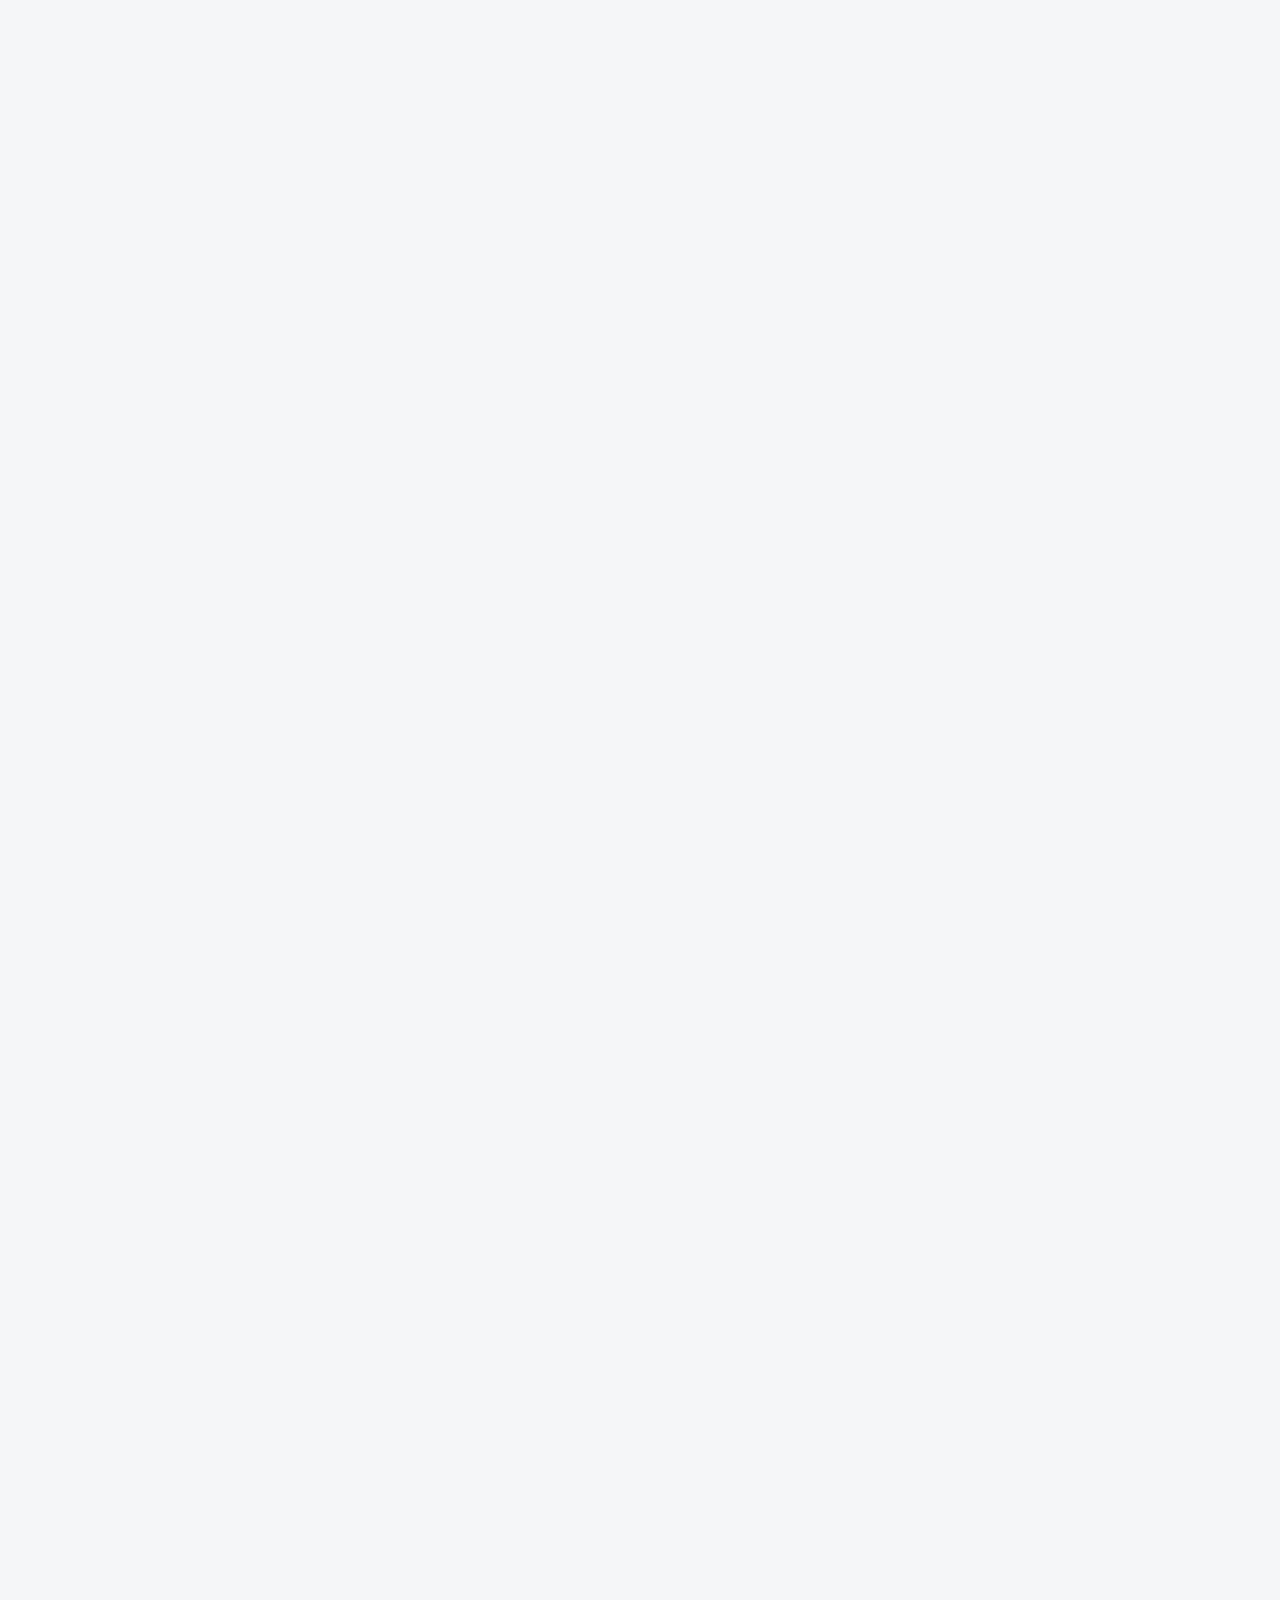
==== commit 47ffa3d4: "첫 화면 로고 · 그림 · 왼쪽 메뉴 틀(판 2026-11-13.6) Co-Authored-By: Claude Fable 5.2 <noreply@anthropic.com>" ====
--- a/folder.html
+++ b/folder.html
@@ -22,9 +22,9 @@
 <link rel="stylesheet" href="css/app.css">
 <!-- auth-kit: 로그인 전에는 도구 화면을 감춘다(js/auth.js 가 판정 뒤 푼다) -->
 <script>document.documentElement.classList.add('auth-lock')</script>
-<link rel="stylesheet" href="css/auth.css?v=2026-11-13.1">
-<link rel="stylesheet" href="css/board.css?v=2026-11-13.1">
-<link rel="stylesheet" href="css/kit-build.css?v=2026-11-13.1">
+<link rel="stylesheet" href="css/auth.css?v=2026-11-13.6">
+<link rel="stylesheet" href="css/board.css?v=2026-11-13.6">
+<link rel="stylesheet" href="css/kit-build.css?v=2026-11-13.6">
 <!-- /auth-kit -->
 </head>
 <body>
@@ -129,11 +129,11 @@
 <script src="js/classify.js"></script>
 <script src="js/folder.js"></script>
 <!-- auth-kit: 로그인 · 사용 신청 · 승인 · 게시판(키트 정본 data10-00/kit/auth, 적용 build-2611-00/tools/kit) -->
-<script src="vendor/supabase.js?v=2026-11-13.1"></script>
-<script src="js/auth-config.js?v=2026-11-13.1"></script>
-<script src="js/kit-build.js?v=2026-11-13.1"></script>
-<script src="js/board.js?v=2026-11-13.1"></script>
-<script src="js/auth.js?v=2026-11-13.1"></script>
+<script src="vendor/supabase.js?v=2026-11-13.6"></script>
+<script src="js/auth-config.js?v=2026-11-13.6"></script>
+<script src="js/kit-build.js?v=2026-11-13.6"></script>
+<script src="js/board.js?v=2026-11-13.6"></script>
+<script src="js/auth.js?v=2026-11-13.6"></script>
 <!-- /auth-kit -->
 </body>
 </html>
--- a/css/kit-build.css
+++ b/css/kit-build.css
@@ -1,8 +1,37 @@
-/* build-2611 과제용 — 로그인 키트를 여러 쪽짜리 정적 화면에 맞춘다(정본 build-2611-00/tools/kit/kit-build.css) */
+/* build-2611 과제용 — 로그인 키트를 여러 쪽짜리 정적 화면에 맞춘다(정본 build-2611-00/tools/kit/kit-build.css)
+   로그인 뒤 틀은 마산(data10) 과제와 같다: 왼쪽 메뉴(과제 메뉴 + 「도움 · 관리」) · 위쪽 계정 줄 · 본문. */
 [hidden]{display:none !important;}
-.kit-bar{display:none;}
-.kit-shell .kit-bar{display:flex; justify-content:flex-end; align-items:center; flex-wrap:wrap; gap:6px 10px; max-width:1320px; margin:0 auto; padding:6px 20px; min-height:0; font-size:13.5px; position:relative; z-index:5;}
-.kit-shell .kit-bar .auth-chip{margin-left:auto; flex-wrap:wrap; justify-content:flex-end; max-width:100%;}
+.kit-bar{display:flex; justify-content:flex-end; align-items:center; flex-wrap:wrap; gap:6px 10px; max-width:1320px; margin:0 auto; padding:8px 20px; min-height:0; font-size:13.5px; position:relative; z-index:5;}
+.kit-bar .auth-chip{margin-left:auto; flex-wrap:wrap; justify-content:flex-end; max-width:100%;}
 .kit-shell.kit-page-on header.hero{display:none;}
 #kitPage{max-width:1320px; margin:0 auto; padding:8px 20px 40px; min-width:0;}
-@media print{ .kit-bar{display:none !important;} }
+
+/* 과제 스타일이 태그 이름(nav · aside)에 건 규칙이 키트 화면으로 새지 않게 한다(09 · 10) */
+#authGate nav.hp-links,#kitPage nav.kp-toc{flex-direction:row; flex-wrap:wrap;}
+
+/* 왼쪽 메뉴 — 위쪽 메뉴(.topnav)의 이름표와 목록을 옮겨 온 것 */
+.kit-has-side nav.topnav{display:none;}
+.kit-has-side body{padding-top:0;}
+.kit-has-side .hero{margin-top:0;}
+.kit-side{background:linear-gradient(180deg,#12305c 0%,#0c2244 100%); color:#e8eef7; padding:12px 14px; display:flex; flex-wrap:wrap; align-items:center; gap:6px 14px;}
+.kit-side .topnav-brand{display:block; min-height:0; color:#fff; font-weight:800; font-size:15.5px; line-height:1.35; text-decoration:none; padding:4px 4px;}
+.kit-side .topnav-brand small{display:block; margin:2px 0 0; font-weight:400; font-size:11.5px; opacity:.7;}
+.kit-side #nav{list-style:none; margin:0; padding:0; display:flex; flex-direction:row; flex-wrap:wrap; gap:2px; overflow:visible; flex:1 1 auto; min-width:0;}
+.kit-side #nav li{margin:0; padding:0; min-width:0;}
+.kit-side #nav a{display:flex; align-items:center; justify-content:flex-start; text-align:left; min-height:38px; padding:0 12px; border:0; border-radius:10px; color:rgba(232,238,247,.82); text-decoration:none; font-size:14px; font-weight:600; white-space:nowrap;}
+.kit-side #nav a:hover{background:rgba(255,255,255,.07); color:#fff;}
+.kit-side #nav a.active,.kit-side #nav a[aria-current="page"]{background:rgba(64,126,201,.55); color:#fff; box-shadow:inset 3px 0 0 #ffb347;}
+.kit-shell.kit-page-on .kit-side #nav a.active,.kit-shell.kit-page-on .kit-side #nav a[aria-current="page"]{background:transparent; box-shadow:none; color:rgba(232,238,247,.82);}
+.kit-side .kit-nav{flex:1 1 100%; flex-direction:row; flex-wrap:wrap; align-items:center; margin-top:4px; padding-top:8px;}
+.kit-side .kit-nav-t{margin:0 6px 0 0; padding:0 4px;}
+@media (min-width:1000px){
+  .kit-has-side body{padding-left:248px;}
+  .kit-side{position:fixed; left:0; top:0; bottom:0; width:248px; z-index:40; overflow-y:auto; flex-direction:column; flex-wrap:nowrap; align-items:stretch; gap:0; padding:18px 12px 16px;}
+  .kit-side .topnav-brand{padding:4px 12px 14px; margin-bottom:10px; border-bottom:1px solid rgba(255,255,255,.1);}
+  .kit-side #nav{flex-direction:column; flex-wrap:nowrap; flex:0 0 auto; align-items:stretch;}
+  .kit-side #nav a{min-height:42px; font-size:14.5px; white-space:normal;}
+  .kit-side .kit-nav{flex:0 0 auto; flex-direction:column; flex-wrap:nowrap; align-items:stretch; margin-top:14px; padding-top:12px;}
+  .kit-side .kit-nav-t{margin:0 0 4px; padding:0 12px;}
+  .kit-has-side section,.kit-has-side [id]{scroll-margin-top:16px;}
+}
+@media print{ .kit-bar,.kit-side{display:none !important;} .kit-has-side body{padding-left:0;} }
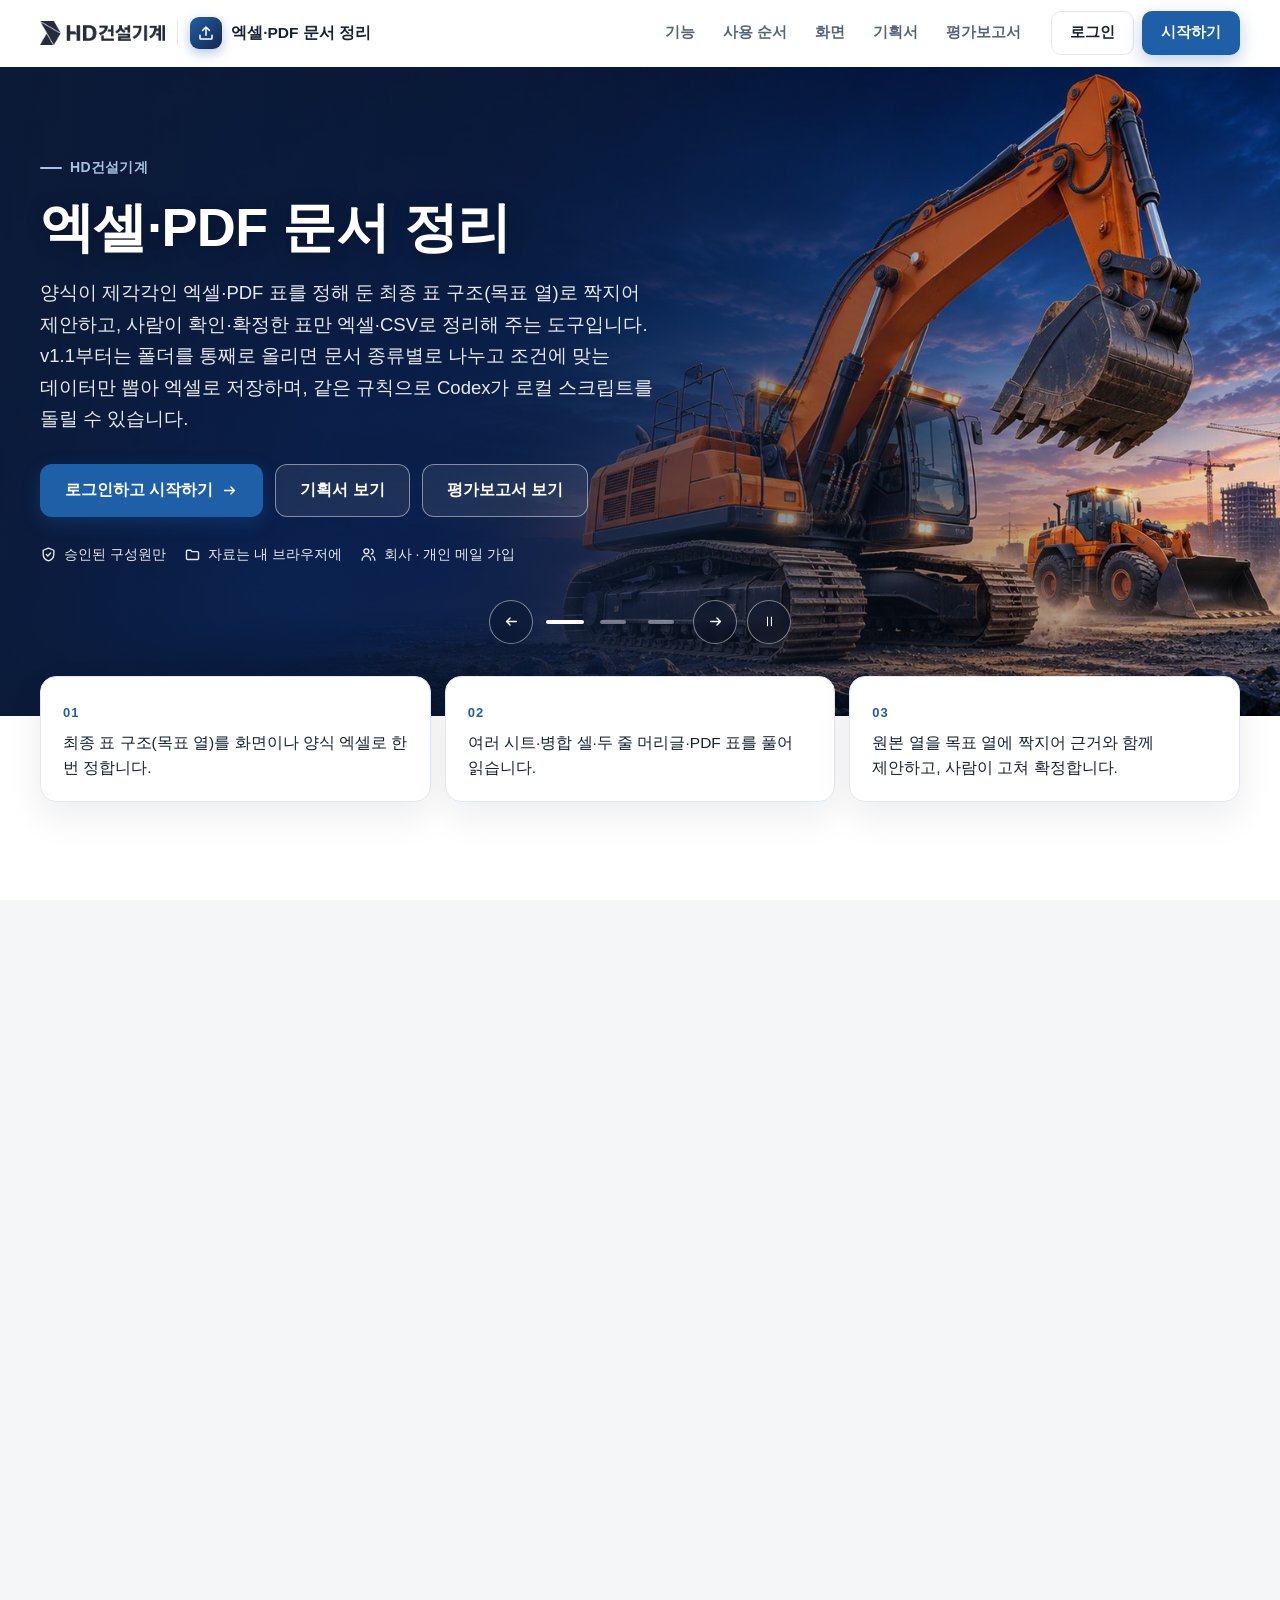
==== commit db8d778b: "첫 화면에 평가보고서 보기 · report.html Co-Authored-By: Claude Fable 5.2 <noreply@anthropic.com>" ====
--- a/folder.html
+++ b/folder.html
@@ -22,9 +22,9 @@
 <link rel="stylesheet" href="css/app.css">
 <!-- auth-kit: 로그인 전에는 도구 화면을 감춘다(js/auth.js 가 판정 뒤 푼다) -->
 <script>document.documentElement.classList.add('auth-lock')</script>
-<link rel="stylesheet" href="css/auth.css?v=2026-11-13.6">
-<link rel="stylesheet" href="css/board.css?v=2026-11-13.6">
-<link rel="stylesheet" href="css/kit-build.css?v=2026-11-13.6">
+<link rel="stylesheet" href="css/auth.css?v=2026-11-13.8">
+<link rel="stylesheet" href="css/board.css?v=2026-11-13.8">
+<link rel="stylesheet" href="css/kit-build.css?v=2026-11-13.8">
 <!-- /auth-kit -->
 </head>
 <body>
@@ -129,11 +129,11 @@
 <script src="js/classify.js"></script>
 <script src="js/folder.js"></script>
 <!-- auth-kit: 로그인 · 사용 신청 · 승인 · 게시판(키트 정본 data10-00/kit/auth, 적용 build-2611-00/tools/kit) -->
-<script src="vendor/supabase.js?v=2026-11-13.6"></script>
-<script src="js/auth-config.js?v=2026-11-13.6"></script>
-<script src="js/kit-build.js?v=2026-11-13.6"></script>
-<script src="js/board.js?v=2026-11-13.6"></script>
-<script src="js/auth.js?v=2026-11-13.6"></script>
+<script src="vendor/supabase.js?v=2026-11-13.8"></script>
+<script src="js/auth-config.js?v=2026-11-13.8"></script>
+<script src="js/kit-build.js?v=2026-11-13.8"></script>
+<script src="js/board.js?v=2026-11-13.8"></script>
+<script src="js/auth.js?v=2026-11-13.8"></script>
 <!-- /auth-kit -->
 </body>
 </html>
